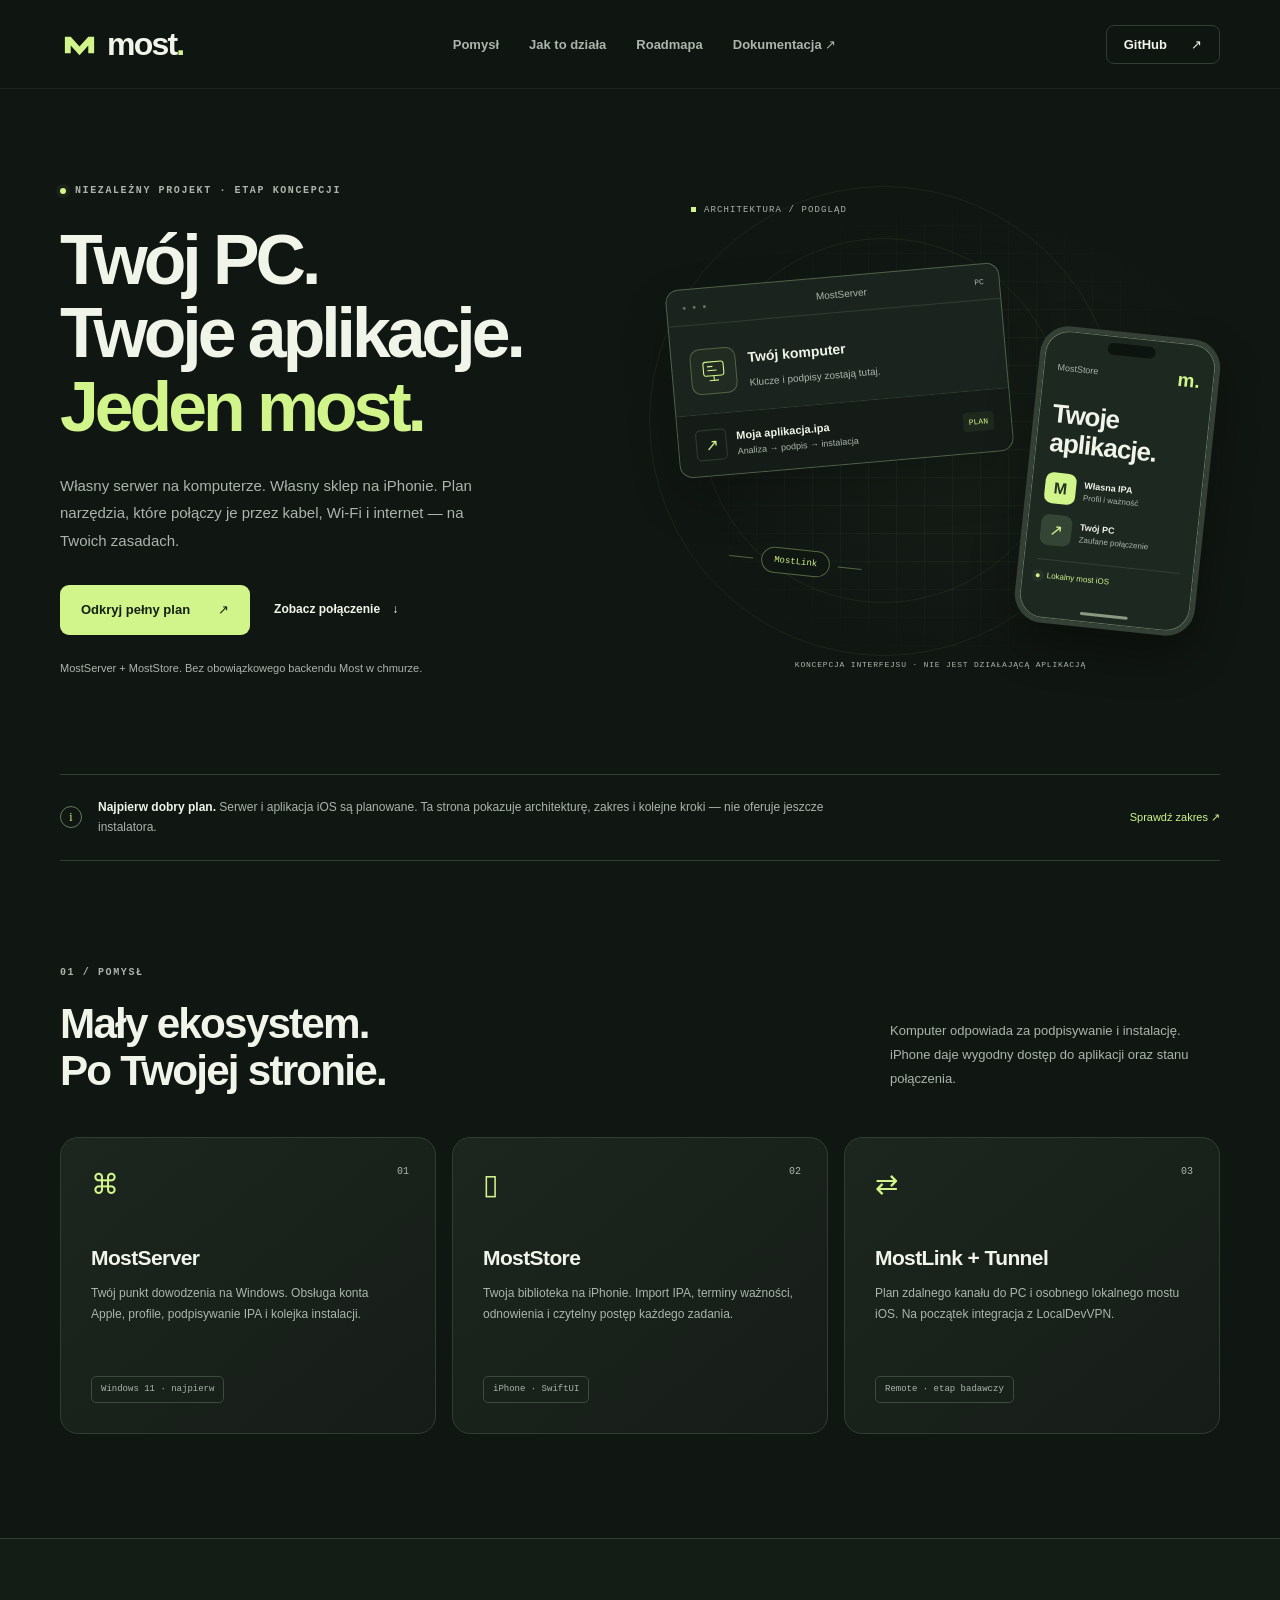
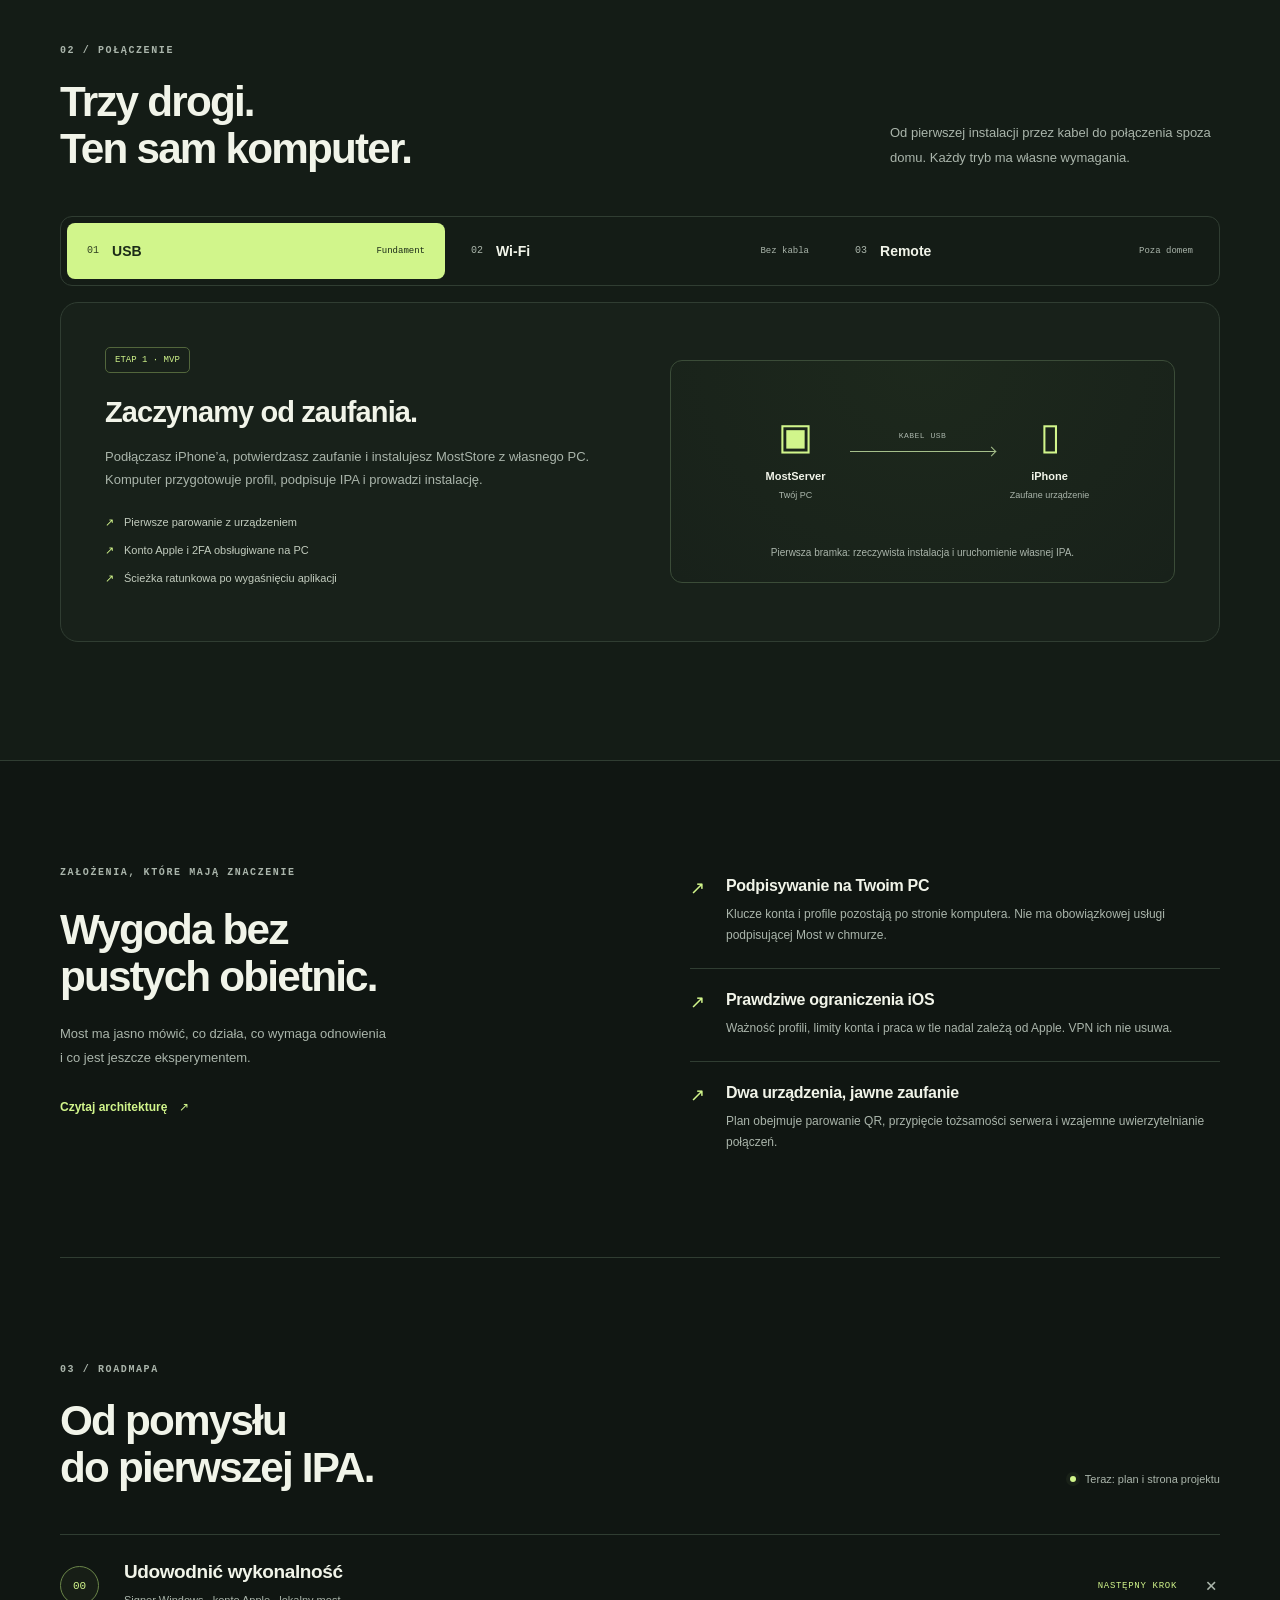
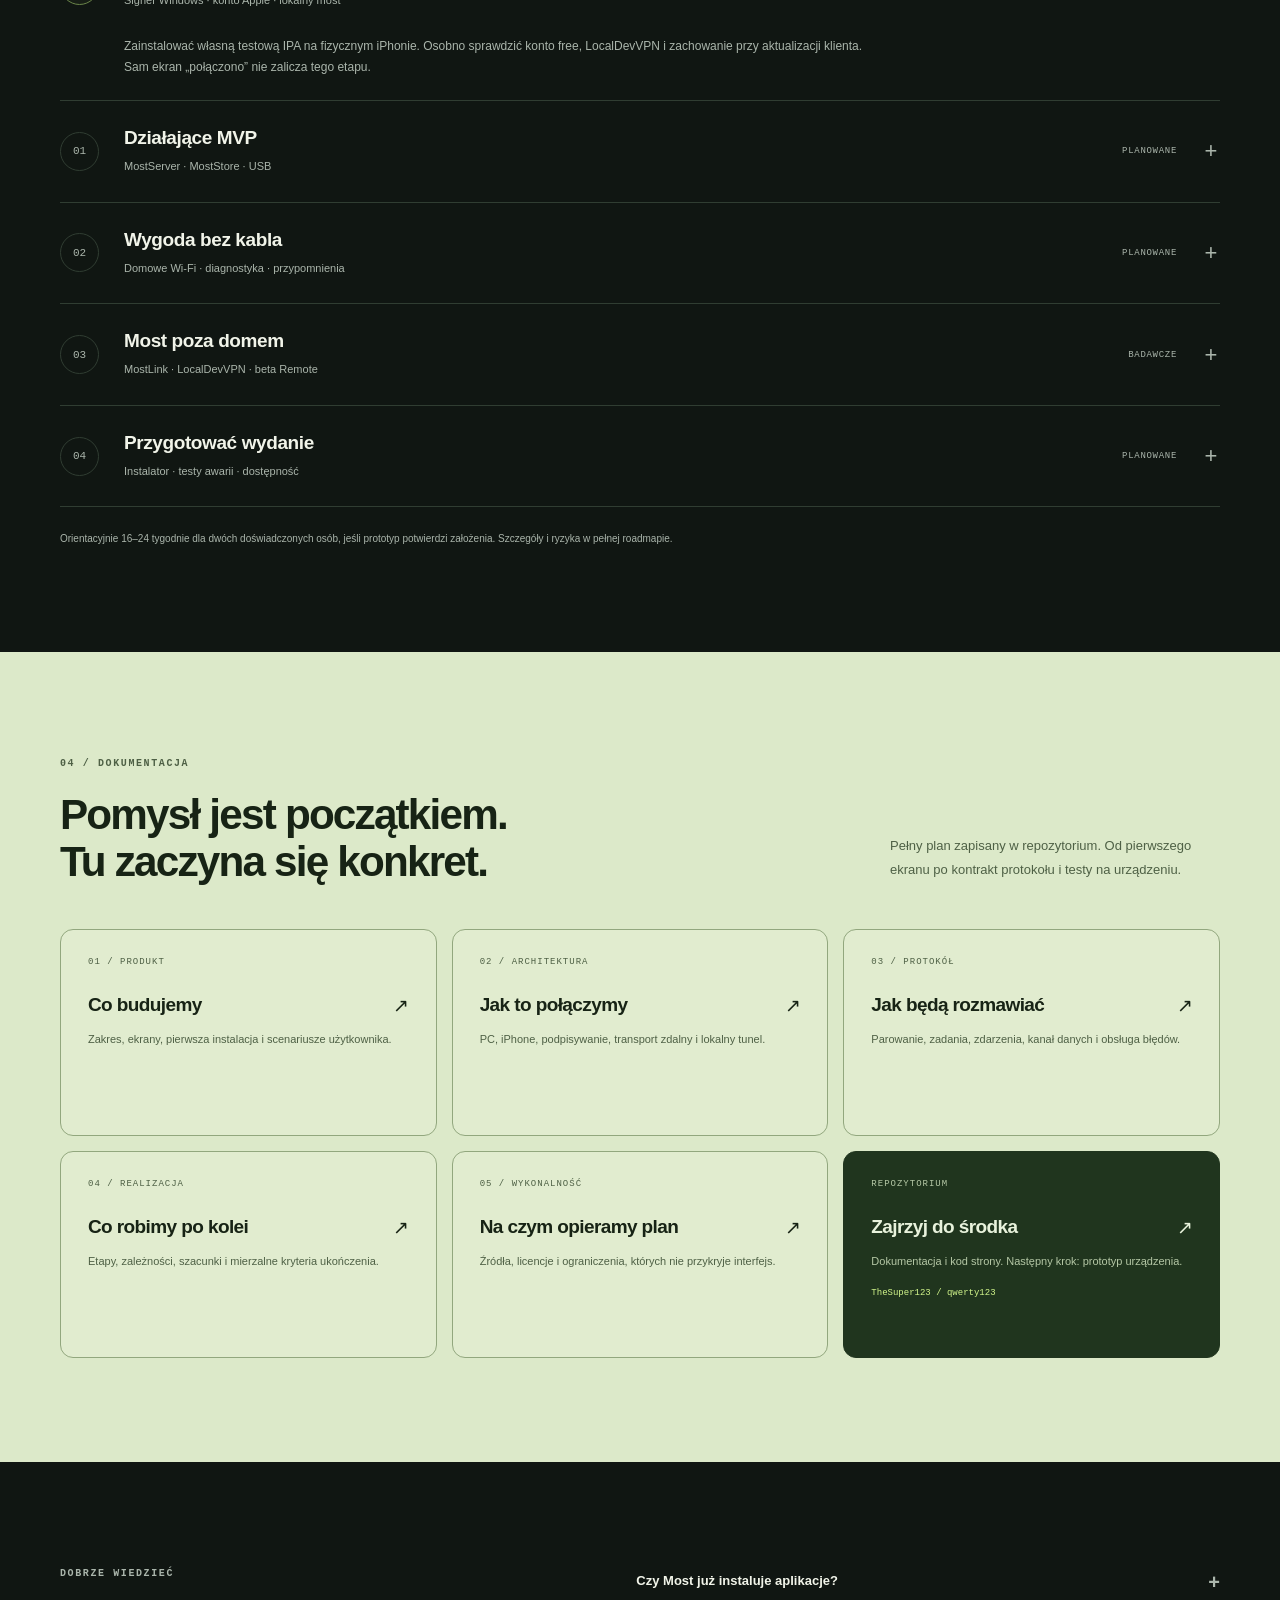
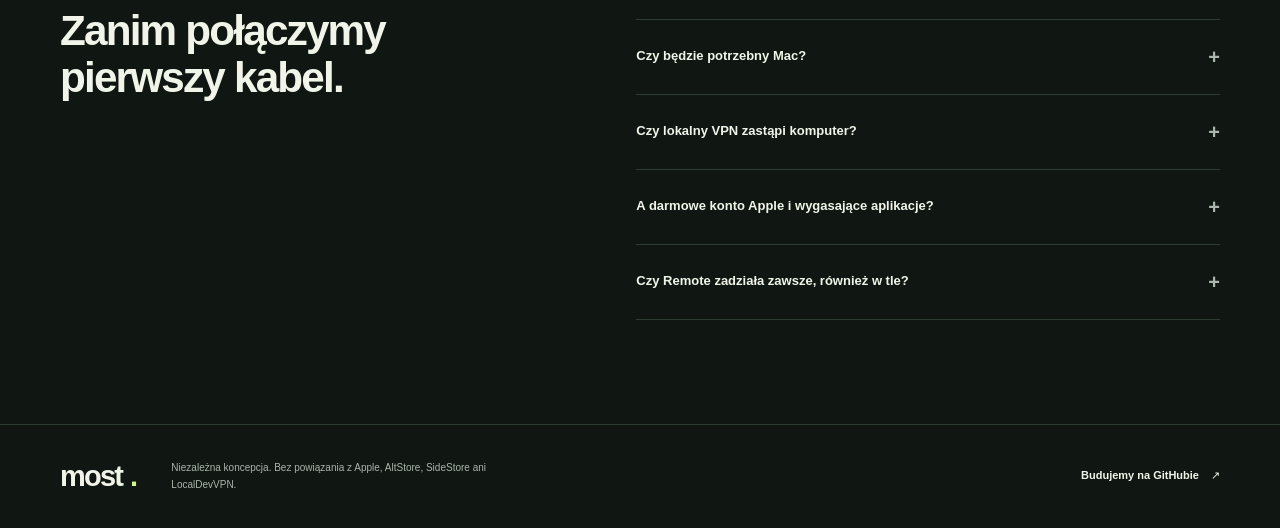
==== site/index.html @ 0cfeddd3 "Plan Most sideloading ecosystem and add GitHub Pages site" ====
<!doctype html>
<html lang="pl">
  <head>
    <meta charset="utf-8">
    <meta name="viewport" content="width=device-width, initial-scale=1">
    <meta name="theme-color" content="#101612">
    <meta name="description" content="Most — plan własnego serwera na PC i aplikacji na iPhone’a. Instalowanie IPA, MostLink i lokalny tunel deweloperski. Poznaj architekturę i roadmapę.">
    <meta property="og:title" content="Most — Twój PC. Twoje aplikacje.">
    <meta property="og:description" content="Własny most między komputerem a iPhonem. Poznaj plan MostServer, MostStore i połączenia zdalnego.">
    <meta property="og:type" content="website">
    <meta property="og:locale" content="pl_PL">
    <title>Most — Twój PC. Twoje aplikacje.</title>
    <link rel="icon" href="favicon.svg" type="image/svg+xml">
    <link rel="stylesheet" href="styles.css">
    <script src="app.js" defer></script>
  </head>
  <body>
    <a class="skip-link" href="#tresc">Przejdź do treści</a>
    <header class="header">
      <div class="container header-inner">
        <a class="brand" href="#" aria-label="Most — początek strony">
          <svg class="brand-mark" viewBox="0 0 40 40" aria-hidden="true"><path d="M5 29V12h6l9 10 9-10h6v17h-6V21l-9 10-9-10v8Z" fill="currentColor"/></svg>
          <span>most<span class="brand-dot">.</span></span>
        </a>
        <nav aria-label="Nawigacja główna" class="navigation">
          <a href="#pomysl">Pomysł</a>
          <a href="#polaczenie">Jak to działa</a>
          <a href="#roadmapa">Roadmapa</a>
          <a href="#plan">Dokumentacja <span aria-hidden="true">↗</span></a>
        </nav>
        <a class="repo-link" href="https://github.com/TheSuper123/qwerty123">GitHub <span aria-hidden="true">↗</span></a>
      </div>
    </header>

    <main id="tresc">
      <section class="hero container" aria-labelledby="hero-title">
        <div class="hero-copy">
          <p class="eyebrow"><span class="status-dot" aria-hidden="true"></span> NIEZALEŻNY PROJEKT · ETAP KONCEPCJI</p>
          <h1 id="hero-title">Twój PC.<br>Twoje aplikacje.<br><span>Jeden most.</span></h1>
          <p class="hero-description">Własny serwer na komputerze. Własny sklep na iPhonie. Plan narzędzia, które połączy je przez kabel, Wi-Fi i&nbsp;internet — na Twoich zasadach.</p>
          <div class="hero-actions">
            <a class="button button-primary" href="#plan">Odkryj pełny plan <span aria-hidden="true">↗</span></a>
            <a class="text-link" href="#polaczenie">Zobacz połączenie <span aria-hidden="true">↓</span></a>
          </div>
          <p class="hero-note">MostServer + MostStore. Bez obowiązkowego backendu Most w chmurze.</p>
        </div>

        <div class="hero-visual" aria-label="Schemat koncepcji: komputer podpisuje aplikację, a iPhone otrzymuje ją przez uwierzytelnione połączenie.">
          <div class="visual-grid" aria-hidden="true"></div>
          <div class="orbit orbit-one" aria-hidden="true"></div>
          <div class="orbit orbit-two" aria-hidden="true"></div>
          <div class="visual-label"><span class="tiny-square" aria-hidden="true"></span> ARCHITEKTURA / PODGLĄD</div>
          <div class="server-card">
            <div class="window-bar"><span class="window-dots" aria-hidden="true">● ● ●</span><span>MostServer</span><span class="window-label">PC</span></div>
            <div class="server-card-body">
              <div class="device-icon" aria-hidden="true"><svg viewBox="0 0 36 36"><rect x="5" y="6" width="26" height="18" rx="3"/><path d="M12 30h12M18 24v6M10 12h7M10 17h12"/></svg></div>
              <div><p class="visual-card-title">Twój komputer</p><p class="visual-card-subtitle">Klucze i podpisy zostają tutaj.</p></div>
            </div>
            <div class="server-task"><span class="file-icon" aria-hidden="true">↗</span><div><strong>Moja aplikacja.ipa</strong><span>Analiza → podpis → instalacja</span></div><span class="task-badge">PLAN</span></div>
          </div>
          <div class="connection-line" aria-hidden="true"><span></span><b>MostLink</b><span></span></div>
          <div class="phone-card">
            <div class="phone-notch" aria-hidden="true"></div>
            <div class="phone-top"><span>MostStore</span><span class="phone-logo" aria-hidden="true">m.</span></div>
            <p class="phone-heading">Twoje<br>aplikacje.</p>
            <div class="phone-app"><span class="app-tile" aria-hidden="true">M</span><div><strong>Własna IPA</strong><span>Profil i ważność</span></div></div>
            <div class="phone-app"><span class="app-tile app-tile-dark" aria-hidden="true">↗</span><div><strong>Twój PC</strong><span>Zaufane połączenie</span></div></div>
            <div class="phone-tunnel"><span class="status-dot" aria-hidden="true"></span> Lokalny most iOS</div>
            <span class="phone-home" aria-hidden="true"></span>
          </div>
          <span class="visual-footer">KONCEPCJA INTERFEJSU · NIE JEST DZIAŁAJĄCĄ APLIKACJĄ</span>
        </div>
      </section>

      <div class="container project-note"><span class="note-symbol" aria-hidden="true">i</span><p><strong>Najpierw dobry plan.</strong> Serwer i aplikacja iOS są planowane. Ta strona pokazuje architekturę, zakres i kolejne kroki — nie oferuje jeszcze instalatora.</p><a href="https://github.com/TheSuper123/qwerty123/blob/main/docs/ROADMAPA.md">Sprawdź zakres <span aria-hidden="true">↗</span></a></div>

      <section class="section container" id="pomysl" aria-labelledby="idea-title">
        <div class="section-heading"><div><p class="eyebrow">01 / POMYSŁ</p><h2 id="idea-title">Mały ekosystem.<br>Po Twojej stronie.</h2></div><p class="section-description">Komputer odpowiada za podpisywanie i instalację. iPhone daje wygodny dostęp do aplikacji oraz stanu połączenia.</p></div>
        <div class="feature-grid">
          <article class="feature-card"><span class="feature-number">01</span><div class="feature-icon" aria-hidden="true">⌘</div><h3>MostServer</h3><p>Twój punkt dowodzenia na Windows. Obsługa konta Apple, profile, podpisywanie IPA i kolejka instalacji.</p><span class="tag">Windows 11 · najpierw</span></article>
          <article class="feature-card"><span class="feature-number">02</span><div class="feature-icon" aria-hidden="true">▯</div><h3>MostStore</h3><p>Twoja biblioteka na iPhonie. Import IPA, terminy ważności, odnowienia i czytelny postęp każdego zadania.</p><span class="tag">iPhone · SwiftUI</span></article>
          <article class="feature-card"><span class="feature-number">03</span><div class="feature-icon" aria-hidden="true">⇄</div><h3>MostLink + Tunnel</h3><p>Plan zdalnego kanału do PC i osobnego lokalnego mostu iOS. Na początek integracja z LocalDevVPN.</p><span class="tag">Remote · etap badawczy</span></article>
        </div>
      </section>

      <section class="connection-section" id="polaczenie" aria-labelledby="connection-title">
        <div class="container section">
          <div class="section-heading"><div><p class="eyebrow">02 / POŁĄCZENIE</p><h2 id="connection-title">Trzy drogi.<br>Ten sam komputer.</h2></div><p class="section-description">Od pierwszej instalacji przez kabel do połączenia spoza domu. Każdy tryb ma własne wymagania.</p></div>
          <div class="transport-tabs" role="tablist" aria-label="Tryb połączenia">
            <button type="button" role="tab" id="tab-usb" aria-controls="panel-usb" aria-selected="true" data-mode="usb">01 <span>USB</span><span class="tab-caption">Fundament</span></button>
            <button type="button" role="tab" id="tab-lan" aria-controls="panel-lan" aria-selected="false" tabindex="-1" data-mode="lan">02 <span>Wi-Fi</span><span class="tab-caption">Bez kabla</span></button>
            <button type="button" role="tab" id="tab-remote" aria-controls="panel-remote" aria-selected="false" tabindex="-1" data-mode="remote">03 <span>Remote</span><span class="tab-caption">Poza domem</span></button>
          </div>
          <div class="transport-panel" id="panel-usb" role="tabpanel" aria-labelledby="tab-usb" tabindex="0">
            <div class="transport-copy"><span class="tag tag-green">ETAP 1 · MVP</span><h3>Zaczynamy od zaufania.</h3><p>Podłączasz iPhone’a, potwierdzasz zaufanie i instalujesz MostStore z własnego PC. Komputer przygotowuje profil, podpisuje IPA i prowadzi instalację.</p><ul class="check-list"><li>Pierwsze parowanie z urządzeniem</li><li>Konto Apple i 2FA obsługiwane na PC</li><li>Ścieżka ratunkowa po wygaśnięciu aplikacji</li></ul></div>
            <div class="transport-graphic"><div class="path-diagram"><div class="path-device"><span aria-hidden="true">▣</span><strong>MostServer</strong><small>Twój PC</small></div><div class="path-wire"><span>KABEL USB</span><i aria-hidden="true"></i></div><div class="path-device"><span aria-hidden="true">▯</span><strong>iPhone</strong><small>Zaufane urządzenie</small></div></div><p class="diagram-note">Pierwsza bramka: rzeczywista instalacja i uruchomienie własnej IPA.</p></div>
          </div>
          <div class="transport-panel" id="panel-lan" role="tabpanel" aria-labelledby="tab-lan" tabindex="0">
            <div class="transport-copy"><span class="tag tag-green">ETAP 2 · LAN</span><h3>Kabel może odpocząć.</h3><p>Po sparowaniu telefon i PC pracują w tej samej sieci. MostServer wyszukuje urządzenie i odnawia aplikacje, gdy usługi iPhone’a są dostępne.</p><ul class="check-list"><li>Wcześniejsze parowanie przez USB</li><li>Sprawdzone wykrywanie i połączenia Wi-Fi</li><li>PC musi działać podczas operacji</li></ul></div>
            <div class="transport-graphic"><div class="path-diagram"><div class="path-device"><span aria-hidden="true">▣</span><strong>MostServer</strong><small>Twój PC</small></div><div class="path-wire path-wire-dashed"><span>DOMOWE WI-FI</span><i aria-hidden="true"></i></div><div class="path-device"><span aria-hidden="true">▯</span><strong>iPhone</strong><small>Ta sama sieć</small></div></div><p class="diagram-note">Bonjour pomaga w wykrywaniu. Zaufanie urządzenia nadal jest wymagane.</p></div>
          </div>
          <div class="transport-panel" id="panel-remote" role="tabpanel" aria-labelledby="tab-remote" tabindex="0">
            <div class="transport-copy"><span class="tag tag-amber">ETAP 3 · R&amp;D</span><h3>Telefon poza domem.<br>PC nadal u Ciebie.</h3><p>MostLink ma połączyć otwarty MostStore z osiągalnym PC przez internet. Osobny lokalny most, współpracujący z LocalDevVPN, udostępni usługi własnego iPhone’a.</p><ul class="check-list"><li>PC włączony i osiągalny z zewnątrz</li><li>Aktywny klient i działający lokalny tunel</li><li>Instalacja wymaga potwierdzenia w prototypie</li></ul></div>
            <div class="transport-graphic remote-graphic"><div class="path-diagram"><div class="path-device"><span aria-hidden="true">▣</span><strong>MostServer</strong><small>Twój PC</small></div><div class="path-wire path-wire-dashed"><span>MOSTLINK · TLS</span><i aria-hidden="true"></i></div><div class="path-device"><span aria-hidden="true">▯</span><strong>MostStore</strong><small>Relay na iPhonie</small></div></div><div class="local-tunnel-note"><span aria-hidden="true">↳</span> LocalDevVPN + adapter → usługi iOS</div><p class="diagram-note">Lokalny VPN nie zapewnia drogi do PC. CGNAT i samoodnowienie klienta mają osobne ograniczenia.</p></div>
          </div>
        </div>
      </section>

      <section class="section container principles" aria-labelledby="principles-title">
        <div><p class="eyebrow">ZAŁOŻENIA, KTÓRE MAJĄ ZNACZENIE</p><h2 id="principles-title">Wygoda bez<br>pustych obietnic.</h2><p class="section-description">Most ma jasno mówić, co działa, co wymaga odnowienia i co jest jeszcze eksperymentem.</p><a class="text-link" href="https://github.com/TheSuper123/qwerty123/blob/main/docs/ARCHITEKTURA.md">Czytaj architekturę <span aria-hidden="true">↗</span></a></div>
        <div class="principle-list"><article><span>↗</span><div><h3>Podpisywanie na Twoim PC</h3><p>Klucze konta i profile pozostają po stronie komputera. Nie ma obowiązkowej usługi podpisującej Most w chmurze.</p></div></article><article><span>↗</span><div><h3>Prawdziwe ograniczenia iOS</h3><p>Ważność profili, limity konta i praca w tle nadal zależą od Apple. VPN ich nie usuwa.</p></div></article><article><span>↗</span><div><h3>Dwa urządzenia, jawne zaufanie</h3><p>Plan obejmuje parowanie QR, przypięcie tożsamości serwera i wzajemne uwierzytelnianie połączeń.</p></div></article></div>
      </section>

      <section class="section container" id="roadmapa" aria-labelledby="roadmap-title">
        <div class="section-heading"><div><p class="eyebrow">03 / ROADMAPA</p><h2 id="roadmap-title">Od pomysłu<br>do pierwszej IPA.</h2></div><div class="roadmap-status"><span class="status-dot" aria-hidden="true"></span> Teraz: plan i strona projektu</div></div>
        <div class="timeline">
          <details class="milestone" open><summary><span class="milestone-index">00</span><span class="milestone-title">Udowodnić wykonalność<small>Signer Windows · konto Apple · lokalny most</small></span><span class="milestone-status">NASTĘPNY KROK</span><span class="milestone-toggle" aria-hidden="true">+</span></summary><div class="milestone-body"><p>Zainstalować własną testową IPA na fizycznym iPhonie. Osobno sprawdzić konto free, LocalDevVPN i zachowanie przy aktualizacji klienta. Sam ekran „połączono” nie zalicza tego etapu.</p></div></details>
          <details class="milestone"><summary><span class="milestone-index">01</span><span class="milestone-title">Działające MVP<small>MostServer · MostStore · USB</small></span><span class="milestone-status">PLANOWANE</span><span class="milestone-toggle" aria-hidden="true">+</span></summary><div class="milestone-body"><p>Bootstrap MostStore z PC, bezpieczny import IPA, kolejka zadań, instalacja, odnowienie i lista terminów ważności. Sukces potwierdzony na urządzeniu.</p></div></details>
          <details class="milestone"><summary><span class="milestone-index">02</span><span class="milestone-title">Wygoda bez kabla<small>Domowe Wi-Fi · diagnostyka · przypomnienia</small></span><span class="milestone-status">PLANOWANE</span><span class="milestone-toggle" aria-hidden="true">+</span></summary><div class="milestone-body"><p>Wykrywanie w LAN i rzeczywista instalacja po odłączeniu kabla. Obsługa niedostępnego PC, urządzenia i wygasłej sesji Apple bez utraty stanu zadania.</p></div></details>
          <details class="milestone"><summary><span class="milestone-index">03</span><span class="milestone-title">Most poza domem<small>MostLink · LocalDevVPN · beta Remote</small></span><span class="milestone-status">BADAWCZE</span><span class="milestone-toggle" aria-hidden="true">+</span></summary><div class="milestone-body"><p>Zdalny transport i lokalny relay, testy przez LTE/5G i obce Wi-Fi. Bramka: prawdziwa instalacja poza LAN. Samoodnowienie MostStore ma oddzielny test i ratunek USB/LAN.</p></div></details>
          <details class="milestone"><summary><span class="milestone-index">04</span><span class="milestone-title">Przygotować wydanie<small>Instalator · testy awarii · dostępność</small></span><span class="milestone-status">PLANOWANE</span><span class="milestone-toggle" aria-hidden="true">+</span></summary><div class="milestone-body"><p>Podpisane artefakty, sprawdzona zgodność zależności i instrukcja odzyskiwania. Bez deklarowania gotowości dla wersji iOS, których nie przetestowano.</p></div></details>
        </div>
        <p class="roadmap-footnote">Orientacyjnie 16–24 tygodnie dla dwóch doświadczonych osób, jeśli prototyp potwierdzi założenia. Szczegóły i ryzyka w pełnej roadmapie.</p>
      </section>

      <section class="plan-section" id="plan" aria-labelledby="plan-title"><div class="container section">
        <div class="section-heading"><div><p class="eyebrow">04 / DOKUMENTACJA</p><h2 id="plan-title">Pomysł jest początkiem.<br>Tu zaczyna się konkret.</h2></div><p class="section-description">Pełny plan zapisany w repozytorium. Od pierwszego ekranu po kontrakt protokołu i testy na urządzeniu.</p></div>
        <div class="docs-grid">
          <a class="doc-card" href="https://github.com/TheSuper123/qwerty123/blob/main/docs/PLAN_PRODUKTU.md"><span class="doc-index">01 / PRODUKT</span><h3>Co budujemy <span aria-hidden="true">↗</span></h3><p>Zakres, ekrany, pierwsza instalacja i scenariusze użytkownika.</p></a>
          <a class="doc-card" href="https://github.com/TheSuper123/qwerty123/blob/main/docs/ARCHITEKTURA.md"><span class="doc-index">02 / ARCHITEKTURA</span><h3>Jak to połączymy <span aria-hidden="true">↗</span></h3><p>PC, iPhone, podpisywanie, transport zdalny i lokalny tunel.</p></a>
          <a class="doc-card" href="https://github.com/TheSuper123/qwerty123/blob/main/docs/API.md"><span class="doc-index">03 / PROTOKÓŁ</span><h3>Jak będą rozmawiać <span aria-hidden="true">↗</span></h3><p>Parowanie, zadania, zdarzenia, kanał danych i obsługa błędów.</p></a>
          <a class="doc-card" href="https://github.com/TheSuper123/qwerty123/blob/main/docs/ROADMAPA.md"><span class="doc-index">04 / REALIZACJA</span><h3>Co robimy po kolei <span aria-hidden="true">↗</span></h3><p>Etapy, zależności, szacunki i mierzalne kryteria ukończenia.</p></a>
          <a class="doc-card" href="https://github.com/TheSuper123/qwerty123/blob/main/docs/ZRODLA.md"><span class="doc-index">05 / WYKONALNOŚĆ</span><h3>Na czym opieramy plan <span aria-hidden="true">↗</span></h3><p>Źródła, licencje i ograniczenia, których nie przykryje interfejs.</p></a>
          <a class="doc-card doc-card-repo" href="https://github.com/TheSuper123/qwerty123"><span class="doc-index">REPOZYTORIUM</span><h3>Zajrzyj do środka <span aria-hidden="true">↗</span></h3><p>Dokumentacja i kod strony. Następny krok: prototyp urządzenia.</p><span class="repo-caption">TheSuper123 / qwerty123</span></a>
        </div>
      </div></section>

      <section class="section container faq" aria-labelledby="faq-title"><div><p class="eyebrow">DOBRZE WIEDZIEĆ</p><h2 id="faq-title">Zanim połączymy<br>pierwszy kabel.</h2></div><div class="faq-list">
        <details><summary>Czy Most już instaluje aplikacje?</summary><p>Nie. Obecnie gotowe są plan i ta strona. Instalator Windows, klient iOS oraz transport do urządzenia są kolejnymi etapami. Nie ma jeszcze pliku do pobrania.</p></details>
        <details><summary>Czy będzie potrzebny Mac?</summary><p>Do używania planowanego MostServer — nie, celem jest Windows. Do zbudowania aplikacji iOS programista potrzebuje macOS i Xcode, lokalnie lub w CI.</p></details>
        <details><summary>Czy lokalny VPN zastąpi komputer?</summary><p>Nie. LocalDevVPN ma pomóc w dostępie do usług własnego iPhone’a. Podpisywanie i prowadzenie instalacji pozostają na PC. Lokalny VPN sam nie łączy telefonu z domowym komputerem.</p></details>
        <details><summary>A darmowe konto Apple i wygasające aplikacje?</summary><p>Projekt zakłada osobną ścieżkę Personal Team, wymagającą weryfikacji w prototypie. Typowe profile wygasają po 7 dniach, obowiązują limity aplikacji i App ID. Most nie usuwa tych ograniczeń; ma ułatwić odnowienia.</p></details>
        <details><summary>Czy Remote zadziała zawsze, również w tle?</summary><p>Nie ma takiej obietnicy. PC musi być osiągalny, klient aktywny, a lokalny most sprawny. CGNAT, konflikty VPN i samoodnowienie klienta wymagają osobnych rozwiązań i testów. Ratunkiem pozostaje USB/LAN.</p></details>
      </div></section>

      <footer class="footer"><div class="container footer-inner"><a class="brand" href="#" aria-label="Most — wróć na początek">most<span class="brand-dot">.</span></a><p>Niezależna koncepcja. Bez powiązania z Apple, AltStore, SideStore ani LocalDevVPN.</p><a class="text-link" href="https://github.com/TheSuper123/qwerty123">Budujemy na GitHubie <span aria-hidden="true">↗</span></a></div></footer>
    </main>
  </body>
</html>
---- site/styles.css ----
:root {
  color-scheme: dark;
  --bg: #101612;
  --surface: #171e19;
  --surface-raised: #1c251f;
  --text: #f1f4e9;
  --muted: #aab5ab;
  --line: #303d32;
  --accent: #d1f58b;
  --amber: #edc68b;
  --radius: 18px;
  font-family: Inter, -apple-system, BlinkMacSystemFont, "Segoe UI", sans-serif;
  font-synthesis: none;
}
* { box-sizing: border-box; }
html { scroll-behavior: smooth; scroll-padding-top: 100px; }
body { margin: 0; background: var(--bg); color: var(--text); -webkit-font-smoothing: antialiased; }
button, input { font: inherit; }
a { color: inherit; text-decoration: none; }
button, summary, a { -webkit-tap-highlight-color: transparent; }
button { cursor: pointer; }
button:focus-visible, a:focus-visible, summary:focus-visible, [tabindex]:focus-visible { outline: 3px solid var(--accent); outline-offset: 5px; }
::selection { color: var(--bg); background: var(--accent); }
svg { display: block; }
p { line-height: 1.75; }
h1, h2, h3, p { margin-top: 0; }
.container { width: min(1160px, calc(100% - 80px)); margin-inline: auto; }
.skip-link { position: fixed; top: 10px; left: 10px; z-index: 100; padding: 12px 20px; color: var(--bg); background: var(--accent); transform: translateY(-160%); border-radius: 8px; }
.skip-link:focus { transform: translateY(0); }
.header { position: sticky; top: 0; z-index: 20; background: #101612f2; border-bottom: 1px solid #303d3270; backdrop-filter: blur(18px); }
.header-inner { display: flex; align-items: center; justify-content: space-between; min-height: 88px; gap: 24px; }
.brand { display: inline-flex; align-items: center; gap: 8px; font-size: 32px; font-weight: 780; letter-spacing: -1.8px; line-height: 1; }
.brand-mark { width: 39px; height: 39px; color: var(--accent); }
.brand-dot { color: var(--accent); }
.navigation { display: flex; align-items: center; gap: 30px; font-size: 13px; font-weight: 550; color: var(--muted); }
.navigation a { padding: 12px 0; }
.navigation a:hover, .text-link:hover { color: var(--accent); }
.repo-link { border: 1px solid var(--line); padding: 11px 17px; border-radius: 8px; font-size: 13px; font-weight: 600; display: inline-flex; gap: 24px; }
.repo-link:hover { background: var(--surface-raised); border-color: var(--muted); }
.hero { display: grid; grid-template-columns: 1.03fr 1fr; gap: 25px; align-items: center; min-height: 685px; padding-top: 74px; padding-bottom: 76px; }
.eyebrow { display: flex; align-items: center; gap: 9px; font-family: "SFMono-Regular", Consolas, monospace; font-size: 10px; font-weight: 600; letter-spacing: 1.6px; color: var(--muted); margin-bottom: 25px; line-height: 1.6; }
.status-dot { display: inline-block; width: 6px; height: 6px; border-radius: 50%; background: var(--accent); box-shadow: 0 0 0 4px #d1f58b0c; flex-shrink: 0; }
h1 { font-size: clamp(48px, 5.45vw, 75px); font-weight: 650; line-height: 1.055; letter-spacing: -4px; margin-bottom: 27px; }
h1 > span { color: var(--accent); }
.hero-description { max-width: 420px; color: var(--muted); font-size: 15px; line-height: 1.85; margin-bottom: 30px; }
.hero-actions { display: flex; align-items: center; gap: 24px; flex-wrap: wrap; }
.button { display: inline-flex; align-items: center; justify-content: center; gap: 28px; min-height: 50px; padding: 14px 21px; border-radius: 9px; font-size: 13px; font-weight: 650; transition: background .18s, transform .18s; }
.button-primary { color: #152012; background: var(--accent); }
.button-primary:hover { background: #e0ffab; transform: translateY(-2px); }
.text-link { display: inline-flex; align-items: center; gap: 12px; font-size: 12px; font-weight: 600; line-height: 1.6; }
.hero-note { margin-top: 24px; margin-bottom: 0; max-width: 395px; font-size: 11px; color: var(--muted); }
.hero-visual { min-height: 476px; position: relative; isolation: isolate; }
.visual-grid { position: absolute; inset: -5% -3%; z-index: -3; background-image: linear-gradient(#445c3925 1px, transparent 1px), linear-gradient(90deg, #445c3925 1px, transparent 1px); background-size: 28px 28px; mask-image: radial-gradient(ellipse, #000 30%, transparent 70%); }
.orbit { position: absolute; width: 365px; height: 365px; border: 1px solid #a4d47814; border-radius: 50%; top: 45px; left: 40px; z-index: -2; }
.orbit-two { width: 470px; height: 470px; left: -12px; top: -7px; }
.hero-visual::before { content: ""; position: absolute; inset: 0; background: radial-gradient(ellipse at 55% 50%, #98c7750c, transparent 65%); z-index: -1; }
.visual-label, .visual-footer { position: absolute; font: 9px "SFMono-Regular", Consolas, monospace; letter-spacing: 1.1px; color: var(--muted); }
.visual-label { top: 12px; left: 30px; display: flex; gap: 8px; align-items: center; }
.tiny-square { width: 5px; height: 5px; background: var(--accent); }
.visual-footer { bottom: 0; width: 100%; text-align: center; font-size: 8px; letter-spacing: .8px; }
.server-card { position: absolute; top: 83px; left: 2%; width: 335px; background: #1a231d; border: 1px solid #506249; border-radius: 13px; box-shadow: 0 22px 50px #0003; transform: rotate(-5deg); }
.window-bar { display: flex; align-items: center; justify-content: space-between; border-bottom: 1px solid var(--line); padding: 12px 15px; color: var(--muted); font-size: 10px; }
.window-dots { color: #63725f; font-size: 7px; letter-spacing: 2px; }
.window-label { font: 8px Consolas, monospace; }
.server-card-body { display: flex; align-items: center; gap: 12px; padding: 24px 18px 19px; }
.device-icon { width: 46px; height: 46px; border: 1px solid #536444; background: #d1f58b09; border-radius: 10px; color: var(--accent); padding: 8px; flex-shrink: 0; }
.device-icon svg { fill: none; stroke: currentColor; stroke-width: 1.4; }
.visual-card-title { margin: 0 0 4px; font-size: 14px; font-weight: 650; }
.visual-card-subtitle { margin: 0; font-size: 10px; color: var(--muted); }
.server-task { display: flex; align-items: center; gap: 10px; background: #1016127a; border-top: 1px solid var(--line); padding: 15px 17px; border-radius: 0 0 13px 13px; }
.server-task strong, .server-task div > span { display: block; }
.server-task strong { font-size: 11px; font-weight: 550; margin-bottom: 5px; }
.server-task div > span { font-size: 9px; color: var(--muted); }
.file-icon { color: var(--accent); border: 1px solid var(--line); border-radius: 5px; padding: 5px 8px; }
.task-badge { font: 8px Consolas, monospace; color: var(--accent); margin-left: auto; background: #d1f58b0d; padding: 5px 6px; border-radius: 4px; }
.phone-card { position: absolute; right: 12px; bottom: 39px; width: 181px; height: 298px; background: #1d2821; border: 5px solid #343f35; border-radius: 29px; box-shadow: 0 20px 45px #0005, inset 0 0 0 1px #657460; transform: rotate(6deg); padding: 26px 14px 15px; }
.phone-notch { position: absolute; top: 7px; left: 50%; transform: translateX(-50%); width: 48px; height: 12px; background: #0d130f; border-radius: 10px; }
.phone-top { display: flex; align-items: center; justify-content: space-between; font-size: 9px; color: var(--muted); }
.phone-logo { color: var(--accent); font-size: 19px; font-weight: 800; }
.phone-heading { font-size: 26px; line-height: 1.1; letter-spacing: -1px; font-weight: 600; margin: 21px 0 16px; }
.phone-app { display: flex; gap: 8px; align-items: center; margin-bottom: 11px; }
.app-tile { display: grid; place-items: center; width: 31px; height: 31px; background: var(--accent); color: #243322; border-radius: 8px; font-size: 16px; font-weight: 750; }
.app-tile-dark { background: #344535; color: var(--accent); }
.phone-app strong { display: block; font-size: 9px; margin-bottom: 3px; font-weight: 600; }
.phone-app div > span { font-size: 8px; color: var(--muted); display: block; }
.phone-tunnel { display: flex; align-items: center; gap: 7px; font-size: 8px; color: var(--accent); border-top: 1px solid #63725f50; padding-top: 11px; margin-top: 14px; }
.phone-tunnel .status-dot { width: 4px; height: 4px; }
.phone-home { position: absolute; bottom: 7px; left: 50%; transform: translateX(-50%); background: #8a9a82; height: 3px; width: 48px; border-radius: 4px; }
.connection-line { position: absolute; left: 68px; bottom: 94px; display: flex; align-items: center; gap: 8px; transform: rotate(6deg); }
.connection-line > span { height: 1px; background: #a6ce7d70; width: 24px; }
.connection-line > b { font: 9px Consolas, monospace; color: var(--accent); background: #101612; border: 1px solid #546a40; padding: 7px 12px; border-radius: 20px; }
.project-note { border-block: 1px solid var(--line); display: flex; align-items: center; gap: 16px; padding-block: 22px; }
.note-symbol { border: 1px solid #657c57; color: var(--accent); border-radius: 50%; width: 22px; height: 22px; flex-shrink: 0; display: grid; place-items: center; font: 12px Georgia, serif; }
.project-note p { font-size: 12px; color: var(--muted); line-height: 1.7; margin-bottom: 0; max-width: 760px; }
.project-note strong { color: var(--text); font-weight: 600; }
.project-note > a { margin-left: auto; color: var(--accent); white-space: nowrap; font-size: 11px; }
.section { padding-block: 104px; }
.section-heading { display: flex; align-items: flex-end; justify-content: space-between; gap: 50px; margin-bottom: 43px; }
.section-heading .eyebrow { margin-bottom: 19px; }
h2 { font-size: clamp(32px, 3.3vw, 46px); line-height: 1.12; letter-spacing: -1.8px; font-weight: 580; margin-bottom: 0; }
.section-description { max-width: 330px; font-size: 13px; color: var(--muted); margin-bottom: 3px; line-height: 1.85; }
.feature-grid { display: grid; grid-template-columns: repeat(3, minmax(0, 1fr)); gap: 16px; }
.feature-card { position: relative; border: 1px solid var(--line); border-radius: var(--radius); padding: 30px; background: linear-gradient(140deg, #1c251e, #161d18); }
.feature-number { position: absolute; top: 28px; right: 26px; font: 10px Consolas, monospace; color: var(--muted); }
.feature-icon { font-size: 28px; height: 51px; color: var(--accent); margin-bottom: 27px; }
.feature-card h3 { font-size: 21px; font-weight: 550; letter-spacing: -.6px; margin-bottom: 13px; }
.feature-card p { font-size: 12px; color: var(--muted); margin-bottom: 27px; min-height: 66px; }
.tag { display: inline-block; color: var(--muted); font: 9px "SFMono-Regular", Consolas, monospace; border: 1px solid #3d4b3e; border-radius: 5px; padding: 6px 9px; line-height: 1.4; }
.tag-green { color: var(--accent); border-color: #52663c; }
.tag-amber { color: var(--amber); border-color: #6b593b; }
.connection-section { background: #141c16; border-block: 1px solid var(--line); }
.transport-tabs { display: none; grid-template-columns: repeat(3, minmax(0, 1fr)); border: 1px solid var(--line); border-radius: 12px; padding: 6px; gap: 6px; margin-bottom: 16px; }
.js .transport-tabs { display: grid; }
.transport-tabs button { display: flex; align-items: center; gap: 13px; min-height: 56px; padding: 14px 19px; border: 1px solid transparent; border-radius: 8px; color: var(--muted); background: transparent; font: 10px Consolas, monospace; text-align: left; }
.transport-tabs button > span:first-child { font-family: -apple-system, BlinkMacSystemFont, "Segoe UI", sans-serif; font-size: 14px; color: var(--text); font-weight: 600; }
.transport-tabs button .tab-caption { margin-left: auto; font-size: 9px; }
.transport-tabs button[aria-selected="true"] { background: var(--accent); color: #334324; }
.transport-tabs button[aria-selected="true"] > span { color: #1c2c18; }
.transport-tabs button:hover:not([aria-selected="true"]) { background: #d1f58b09; }
.transport-panel { display: grid; grid-template-columns: 1fr 1fr; align-items: center; gap: 60px; border: 1px solid var(--line); border-radius: var(--radius); padding: 44px; background: #18211a; margin-bottom: 14px; }
.transport-panel[hidden] { display: none; }
.transport-copy h3 { font-size: 29px; font-weight: 550; letter-spacing: -.9px; line-height: 1.2; margin: 22px 0 16px; }
.transport-copy > p { font-size: 13px; color: var(--muted); }
.check-list { list-style: none; margin: 22px 0 0; padding: 0; }
.check-list li { display: flex; gap: 10px; font-size: 11px; line-height: 1.8; margin-bottom: 8px; color: #c2ccbe; }
.check-list li::before { content: "↗"; color: var(--accent); }
.transport-graphic { border: 1px solid #3b4c38; border-radius: 12px; padding: 35px 23px 20px; background: radial-gradient(ellipse at top, #6b9a4110, transparent); }
.path-diagram { display: flex; align-items: center; justify-content: center; min-height: 125px; }
.path-device { display: flex; align-items: center; flex-direction: column; min-width: 87px; }
.path-device > span { color: var(--accent); font-size: 37px; line-height: 1; margin-bottom: 15px; }
.path-device strong { font-size: 11px; font-weight: 550; }
.path-device small { font-size: 9px; color: var(--muted); margin-top: 8px; }
.path-wire { width: 100%; min-width: 45px; max-width: 145px; margin: 0 11px 35px; position: relative; }
.path-wire i { display: block; height: 1px; background: #a5bf8b; position: relative; }
.path-wire i::after { content: ""; position: absolute; top: -3px; right: 0; width: 6px; height: 6px; border-top: 1px solid #a5bf8b; border-right: 1px solid #a5bf8b; transform: rotate(45deg); }
.path-wire > span { display: block; text-align: center; margin-bottom: 11px; font: 8px Consolas, monospace; letter-spacing: .5px; color: var(--muted); white-space: nowrap; }
.path-wire-dashed i { background: repeating-linear-gradient(90deg, #a5bf8b 0 4px, transparent 4px 8px); }
.diagram-note { font-size: 10px; color: var(--muted); text-align: center; margin: 23px 0 0; line-height: 1.8; }
.local-tunnel-note { display: flex; justify-content: center; gap: 8px; font: 9px Consolas, monospace; color: var(--accent); margin-top: 18px; line-height: 1.7; }
.principles { display: grid; grid-template-columns: 1fr 1fr; gap: 100px; border-bottom: 1px solid var(--line); }
.principles h2 { margin-bottom: 22px; }
.principles .text-link { margin-top: 24px; color: var(--accent); }
.principle-list { padding-top: 12px; }
.principle-list article { display: flex; gap: 21px; padding: 22px 0; border-bottom: 1px solid var(--line); }
.principle-list article:first-child { padding-top: 0; }
.principle-list article:last-child { border: 0; padding-bottom: 0; }
.principle-list article > span { font-size: 18px; color: var(--accent); }
.principle-list h3 { margin-bottom: 9px; font-size: 16px; font-weight: 550; letter-spacing: -.3px; }
.principle-list p { font-size: 12px; color: var(--muted); margin-bottom: 0; }
.roadmap-status { display: flex; align-items: center; gap: 9px; font-size: 11px; color: var(--muted); padding-bottom: 6px; }
.timeline { border-top: 1px solid var(--line); }
.milestone { border-bottom: 1px solid var(--line); }
summary { cursor: pointer; list-style: none; }
summary::-webkit-details-marker { display: none; }
.milestone summary { display: flex; align-items: center; gap: 25px; padding: 26px 0; }
.milestone-index { display: grid; place-items: center; width: 39px; height: 39px; border: 1px solid var(--line); border-radius: 50%; color: var(--muted); font: 11px Consolas, monospace; flex-shrink: 0; }
.milestone:first-child .milestone-index { color: var(--accent); border-color: #6a8549; background: #d1f58b09; }
.milestone-title { font-size: 19px; letter-spacing: -.4px; font-weight: 550; }
.milestone-title > small { display: block; color: var(--muted); font-size: 11px; font-weight: 400; margin-top: 9px; letter-spacing: 0; line-height: 1.6; }
.milestone-status { margin-left: auto; font: 9px Consolas, monospace; letter-spacing: .7px; color: var(--muted); white-space: nowrap; }
.milestone:first-child .milestone-status { color: var(--accent); }
.milestone-toggle { color: var(--muted); font-size: 22px; min-width: 18px; text-align: center; }
.milestone[open] .milestone-toggle { transform: rotate(45deg); }
.milestone-body { max-width: 760px; margin-left: 64px; padding: 0 0 22px; }
.milestone-body p { font-size: 12px; color: var(--muted); margin-bottom: 0; }
.roadmap-footnote { font-size: 10px; color: var(--muted); margin: 23px 0 0; }
.plan-section { background: #dce9c9; color: #172315; }
.plan-section .eyebrow { color: #4e6045; }
.plan-section .section-description { color: #4e6045; }
.docs-grid { display: grid; grid-template-columns: repeat(3, minmax(0, 1fr)); gap: 15px; }
.doc-card { display: flex; flex-direction: column; padding: 27px; min-height: 207px; border: 1px solid #92a77e; border-radius: 13px; background: #f4f8e930; transition: background .18s, transform .18s; }
.doc-card:hover { background: #f3f8e9; transform: translateY(-3px); }
.doc-index { font: 9px Consolas, monospace; letter-spacing: 1px; color: #4e6045; }
.doc-card h3 { display: flex; justify-content: space-between; gap: 12px; font-size: 19px; font-weight: 600; letter-spacing: -.6px; margin-top: 27px; margin-bottom: 13px; }
.doc-card p { font-size: 11px; color: #4e6045; margin-bottom: 0; }
.doc-card-repo { background: #20351e; color: #e8f2dc; border-color: #20351e; }
.doc-card-repo .doc-index, .doc-card-repo p { color: #b5c8a6; }
.doc-card-repo:hover { background: #2a4527; }
.repo-caption { font: 9px Consolas, monospace; margin-top: 17px; color: var(--accent); }
.plan-section a:focus-visible { outline-color: #20351e; }
.faq { display: grid; grid-template-columns: 1fr 1.2fr; gap: 90px; }
.faq-list details { border-bottom: 1px solid var(--line); }
.faq-list summary { display: flex; align-items: center; justify-content: space-between; gap: 14px; font-size: 13px; font-weight: 550; padding: 21px 0; line-height: 1.6; }
.faq-list details:first-child summary { padding-top: 0; }
.faq-list summary::after { content: "+"; font-size: 20px; color: var(--muted); }
.faq-list details[open] summary::after { content: "−"; }
.faq-list p { color: var(--muted); font-size: 12px; margin-bottom: 22px; }
.footer { border-top: 1px solid var(--line); }
.footer-inner { display: flex; align-items: center; gap: 35px; padding-block: 34px; }
.footer .brand { font-size: 29px; }
.footer p { color: var(--muted); font-size: 10px; max-width: 350px; margin: 0; }
.footer .text-link { margin-left: auto; font-size: 11px; }
@media (min-width: 1440px) { .hero { padding-block: 100px; } }
@media (max-width: 1050px) {
  .container { width: calc(100% - 56px); }
  .navigation { gap: 22px; }
  .hero { gap: 0; }
  h1 { font-size: 60px; letter-spacing: -3px; }
  .hero-description { max-width: 350px; font-size: 14px; }
  .hero-visual { min-height: 460px; }
  .server-card { width: 290px; left: 0; top: 82px; }
  .phone-card { width: 169px; right: 2px; bottom: 37px; }
  .orbit { left: 0; width: 330px; height: 330px; top: 60px; }
  .orbit-two { width: 390px; height: 390px; left: -25px; top: 30px; }
  .visual-label { left: 10px; }
  .connection-line { left: 28px; }
  .visual-footer { font-size: 7px; }
  .feature-card { padding: 24px; }
  .section-heading { gap: 35px; }
  .transport-panel { gap: 30px; padding: 32px; }
  .transport-tabs button { padding-inline: 12px; gap: 9px; }
  .principles { gap: 55px; }
  .doc-card { padding: 22px; }
  .faq { gap: 55px; }
}
@media (max-width: 800px) {
  .header-inner { min-height: 76px; }
  .navigation { gap: 18px; }
  .navigation a { font-size: 11px; }
  .navigation a:last-child { display: none; }
  .repo-link { padding: 10px 13px; gap: 12px; }
  .hero { min-height: 0; grid-template-columns: 1fr; padding-block: 65px 42px; }
  .hero-copy { max-width: 580px; }
  h1 { font-size: 73px; letter-spacing: -4px; }
  .hero-description { max-width: 470px; font-size: 15px; }
  .hero-visual { margin-top: 30px; max-width: 500px; width: 100%; justify-self: center; min-height: 460px; }
  .server-card { width: 335px; left: 12px; top: 79px; }
  .phone-card { width: 181px; right: 27px; bottom: 30px; }
  .orbit { left: 55px; width: 365px; height: 365px; top: 40px; }
  .orbit-two { left: 5px; top: 0; width: 450px; height: 450px; }
  .visual-label { top: 10px; left: 55px; }
  .connection-line { left: 70px; bottom: 95px; }
  .visual-footer { font-size: 8px; }
  .project-note { align-items: flex-start; flex-wrap: wrap; }
  .project-note p { flex: 1; }
  .project-note > a { width: 100%; margin: 0 0 0 38px; }
  .section { padding-block: 75px; }
  .section-heading { align-items: flex-start; flex-direction: column; gap: 24px; }
  .section-description { max-width: 450px; }
  .feature-grid { gap: 12px; }
  .feature-card { padding: 24px 19px; }
  .feature-card p { min-height: 105px; }
  .feature-card h3 { font-size: 19px; }
  .feature-card .tag { font-size: 8px; }
  .transport-panel { grid-template-columns: 1fr; gap: 28px; }
  .transport-tabs button .tab-caption { display: none; }
  .transport-graphic { padding-top: 20px; }
  .path-wire { max-width: 220px; }
  .principles { grid-template-columns: 1fr; gap: 40px; }
  .docs-grid { grid-template-columns: repeat(2, minmax(0, 1fr)); }
  .faq { grid-template-columns: 1fr; gap: 40px; }
  .footer-inner { flex-wrap: wrap; gap: 20px; }
  .footer p { max-width: calc(100% - 105px); }
  .footer .text-link { width: 100%; margin-left: 0; }
}
@media (max-width: 520px) {
  .container { width: calc(100% - 40px); }
  .header-inner { gap: 14px; flex-wrap: wrap; padding-block: 14px 10px; }
  .brand { font-size: 29px; }
  .brand-mark { width: 31px; height: 31px; }
  .repo-link { margin-left: auto; }
  .navigation { order: 3; width: 100%; justify-content: space-between; gap: 16px; }
  .navigation a { font-size: 11px; padding: 7px 0; }
  .navigation a:last-child { display: inline; }
  html { scroll-padding-top: 140px; }
  .hero { padding-top: 43px; padding-bottom: 31px; }
  .eyebrow { font-size: 8px; letter-spacing: 1.1px; gap: 7px; }
  h1 { font-size: clamp(44px, 12vw, 63px); letter-spacing: -2.5px; margin-bottom: 23px; }
  .hero-description { font-size: 13px; }
  .hero-actions { gap: 22px; }
  .button { font-size: 12px; gap: 18px; }
  .hero-note { font-size: 10px; }
  .hero-visual { min-height: 396px; margin-top: 40px; }
  .server-card { width: 260px; top: 65px; left: 1px; }
  .window-bar { padding: 10px 12px; font-size: 9px; }
  .server-card-body { padding: 18px 13px 17px; gap: 9px; }
  .device-icon { width: 38px; height: 38px; padding: 6px; }
  .visual-card-title { font-size: 12px; }
  .visual-card-subtitle { font-size: 8px; }
  .server-task { padding: 12px; gap: 8px; }
  .server-task strong { font-size: 9px; }
  .server-task div > span { font-size: 8px; }
  .file-icon { padding: 4px 6px; }
  .task-badge { font-size: 7px; padding-inline: 4px; }
  .phone-card { width: 151px; height: 256px; border-width: 4px; right: 6px; bottom: 28px; border-radius: 25px; padding: 24px 11px 10px; }
  .phone-heading { font-size: 23px; margin: 15px 0 13px; }
  .phone-top { font-size: 8px; }
  .phone-app { gap: 6px; margin-bottom: 8px; }
  .app-tile { width: 27px; height: 27px; font-size: 13px; }
  .phone-app strong { font-size: 8px; }
  .phone-app div > span { font-size: 7px; }
  .phone-tunnel { margin-top: 10px; padding-top: 9px; font-size: 7px; gap: 5px; }
  .connection-line { left: 13px; bottom: 90px; gap: 6px; }
  .connection-line > span { width: 15px; }
  .connection-line > b { font-size: 8px; padding: 7px 9px; }
  .visual-label { top: 5px; left: 19px; font-size: 8px; }
  .visual-footer { font-size: 6px; letter-spacing: .5px; }
  .orbit { left: 18px; top: 40px; width: 280px; height: 280px; }
  .orbit-two { left: 0; top: 15px; width: 320px; height: 320px; }
  .project-note { gap: 12px; padding-block: 20px; }
  .project-note p { font-size: 11px; }
  .project-note > a { margin-left: 34px; }
  .section { padding-block: 63px; }
  h2 { font-size: 33px; letter-spacing: -1.2px; }
  .section-heading { margin-bottom: 30px; }
  .section-description { font-size: 12px; }
  .feature-grid { grid-template-columns: 1fr; }
  .feature-card { padding: 27px; }
  .feature-icon { height: 35px; margin-bottom: 17px; }
  .feature-card h3 { font-size: 22px; }
  .feature-card p { min-height: 0; max-width: 330px; font-size: 12px; margin-bottom: 20px; }
  .feature-card .tag { font-size: 9px; }
  .transport-tabs { padding: 4px; gap: 3px; }
  .transport-tabs button { min-height: 48px; padding: 10px; gap: 7px; font-size: 8px; }
  .transport-tabs button > span:first-child { font-size: 12px; }
  .transport-panel { padding: 24px 19px; gap: 22px; }
  .transport-copy h3 { font-size: 26px; }
  .transport-copy > p { font-size: 12px; }
  .transport-graphic { padding: 20px 12px 17px; }
  .path-device { min-width: 73px; }
  .path-device strong { font-size: 9px; }
  .path-device small { font-size: 8px; }
  .path-wire { min-width: 25px; margin-inline: 7px; }
  .path-wire > span { font-size: 6px; letter-spacing: 0; }
  .diagram-note { font-size: 9px; margin-top: 14px; }
  .local-tunnel-note { font-size: 8px; gap: 6px; }
  .milestone summary { gap: 13px; padding-block: 23px; flex-wrap: wrap; }
  .milestone-index { width: 31px; height: 31px; font-size: 10px; }
  .milestone-title { font-size: 16px; width: calc(100% - 75px); }
  .milestone-title > small { font-size: 10px; }
  .milestone-status { order: 4; width: 100%; margin-left: 44px; font-size: 8px; }
  .milestone-toggle { margin-left: auto; font-size: 20px; }
  .milestone-body { margin-left: 44px; }
  .milestone-body p { font-size: 11px; }
  .roadmap-footnote { font-size: 9px; }
  .docs-grid { grid-template-columns: 1fr; gap: 12px; }
  .doc-card { min-height: 178px; padding: 24px; }
  .doc-card h3 { margin-top: 24px; font-size: 21px; }
  .doc-card p { font-size: 12px; }
  .faq-list summary { font-size: 12px; }
  .footer p { max-width: none; width: 100%; }
}
@media (max-width: 350px) {
  .hero-visual { min-height: 365px; }
  .server-card { width: 239px; }
  .phone-card { right: 0; bottom: 20px; width: 139px; }
  .orbit-two { width: 280px; height: 280px; }
  .orbit-one { width: 240px; height: 240px; }
  .navigation { gap: 8px; }
  .navigation a { font-size: 10px; }
  .transport-panel { padding-inline: 14px; }
  .local-tunnel-note { font-size: 7px; }
}
@media (prefers-reduced-motion: reduce) {
  html { scroll-behavior: auto; }
  *, *::before, *::after { transition: none !important; animation: none !important; }
}
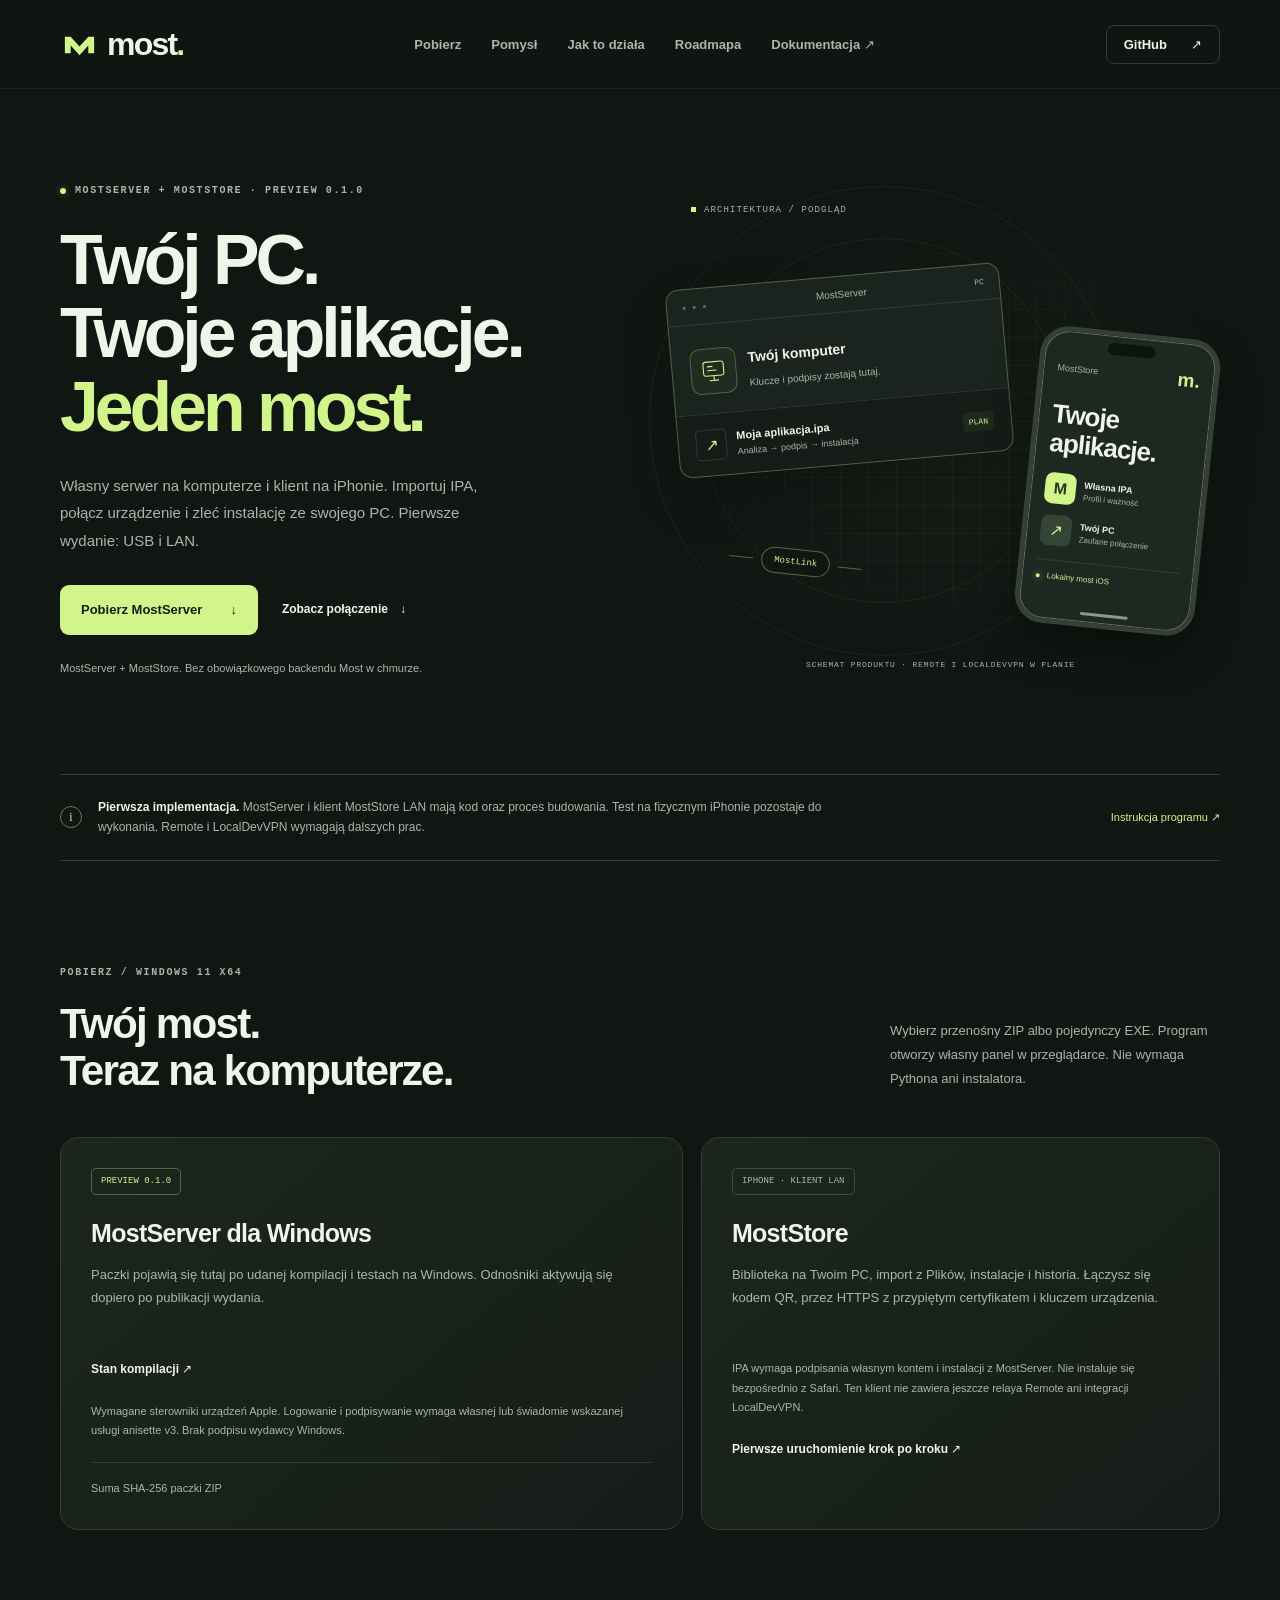
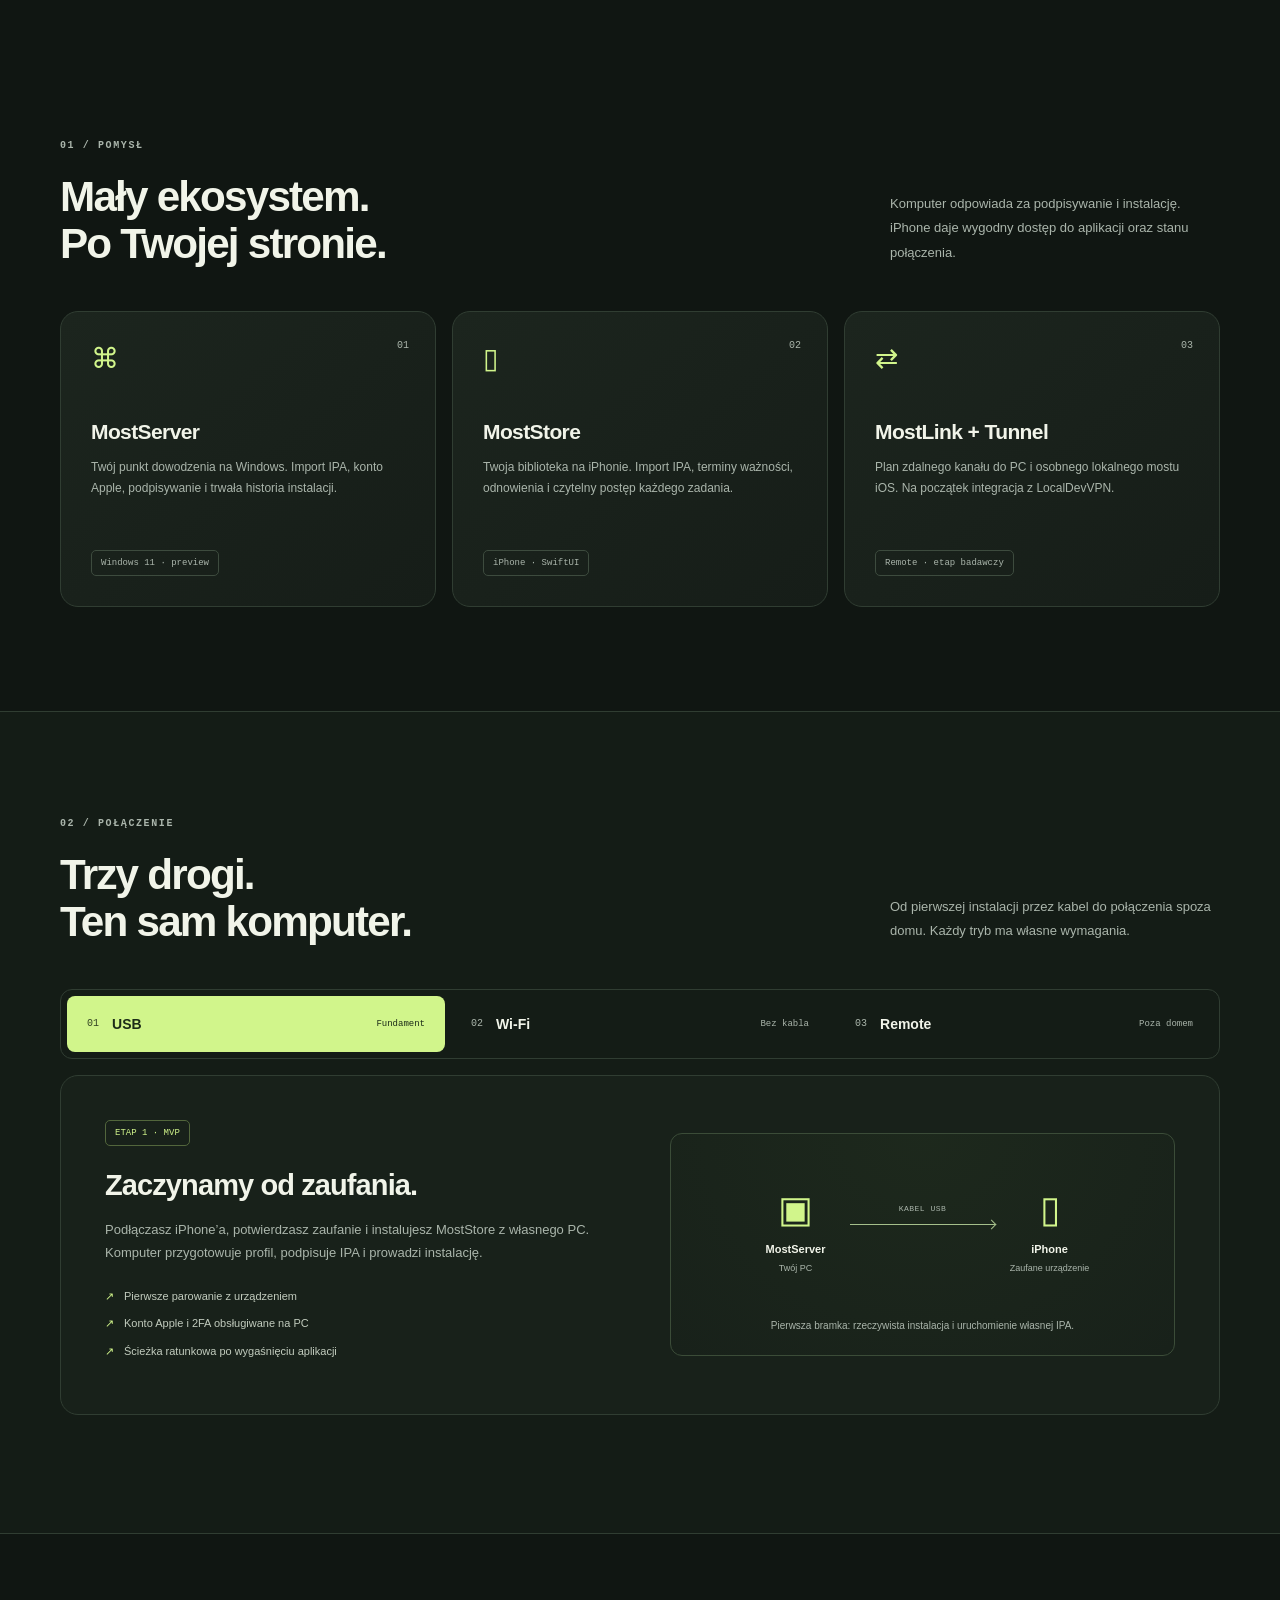
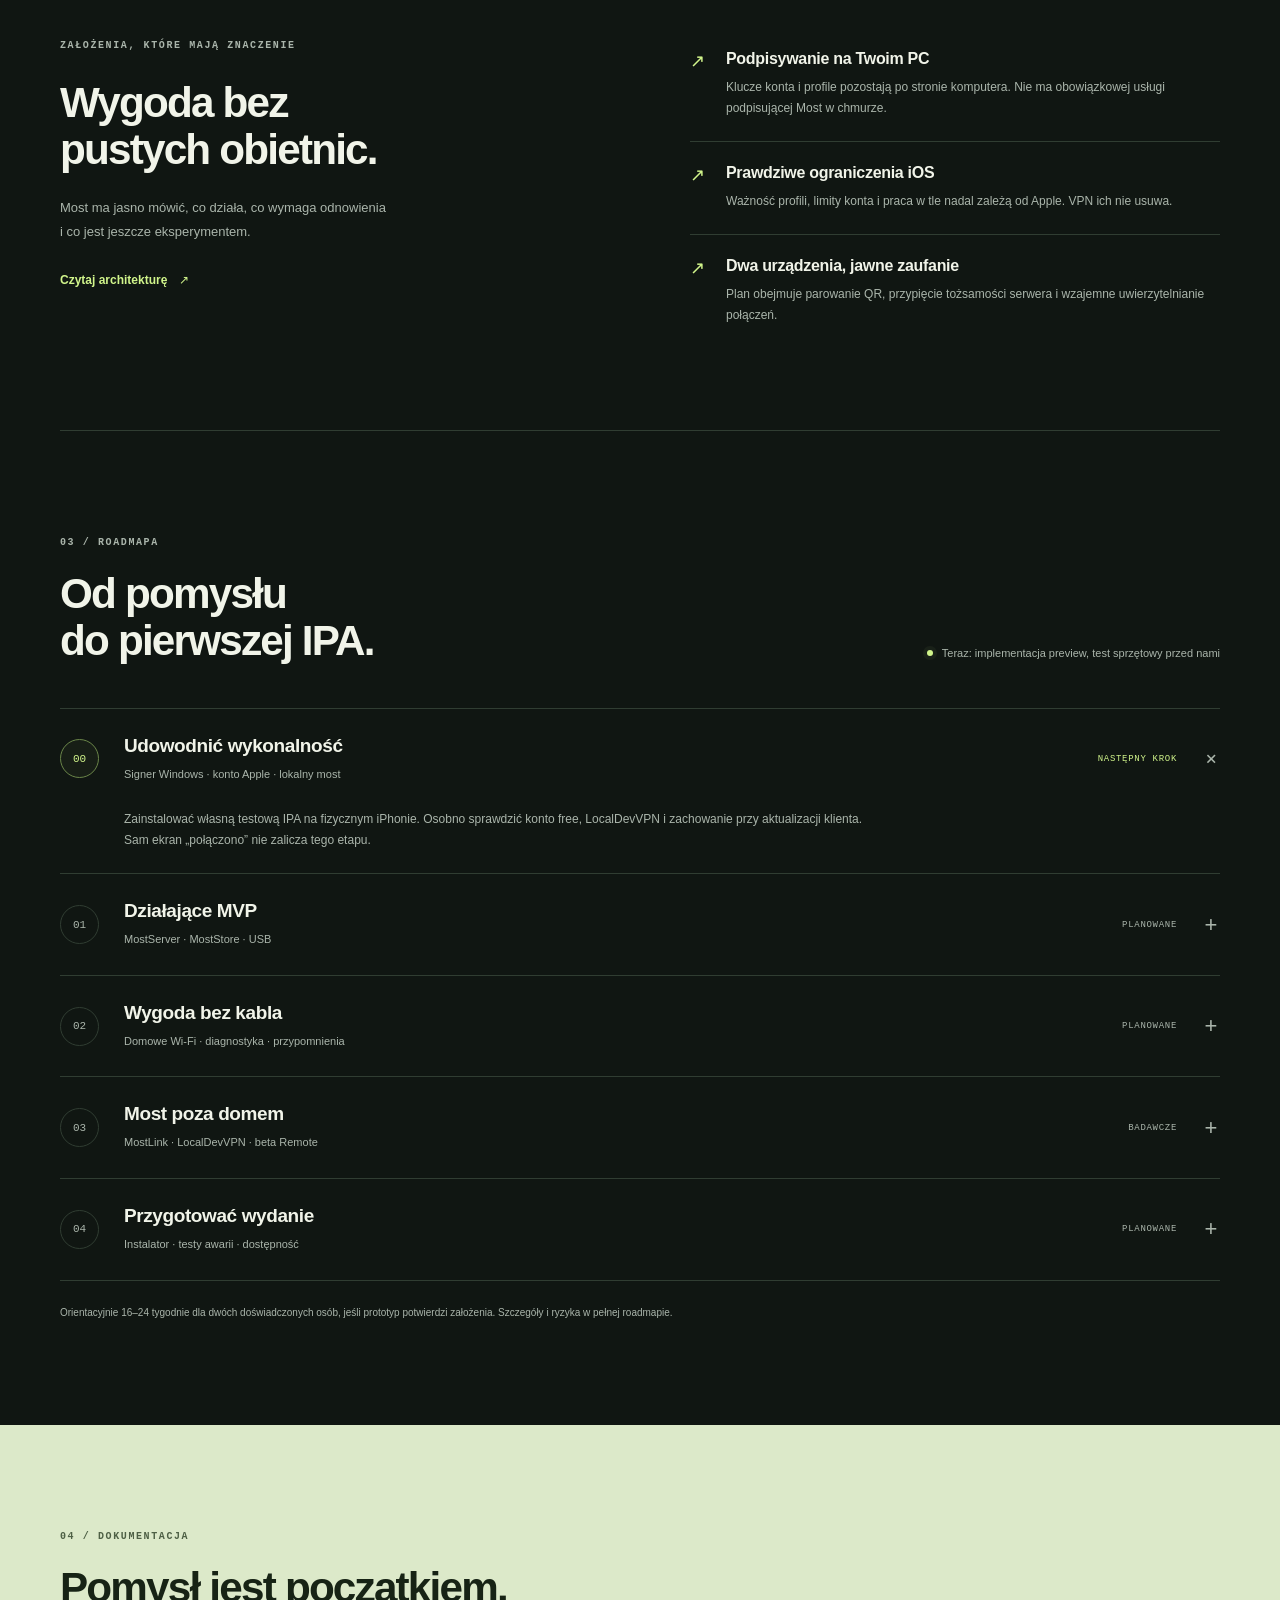
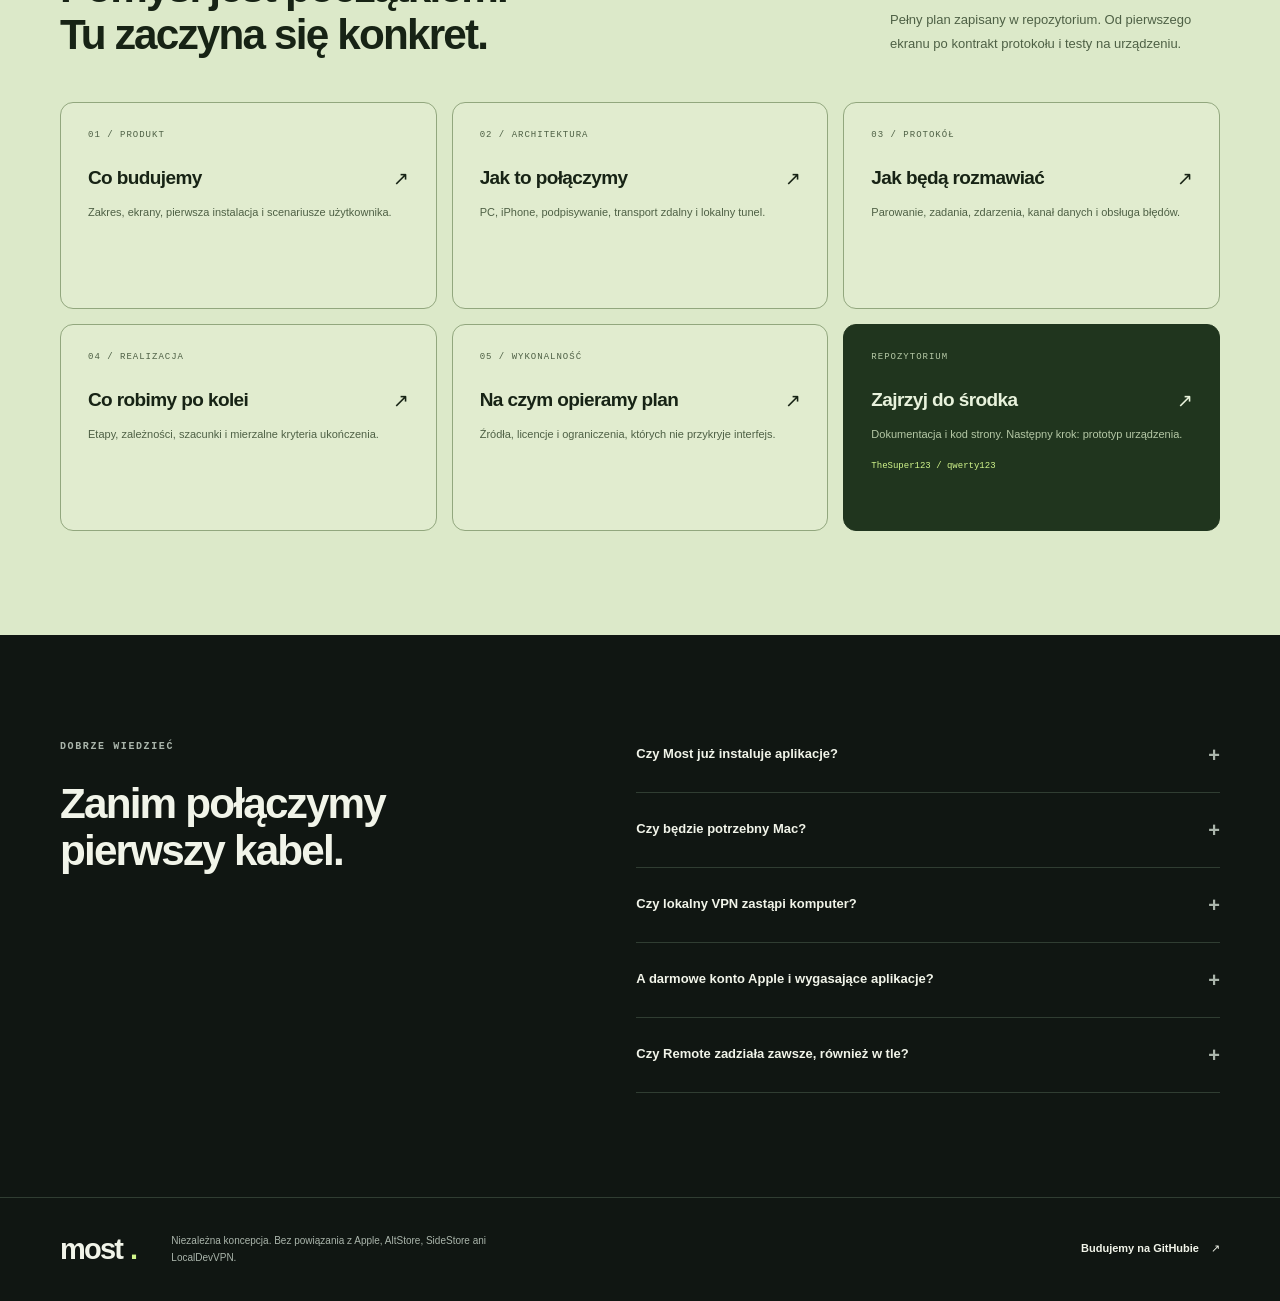
==== commit 71115c19: "Implement MostServer Windows preview and MostStore LAN client with native release builds" ====
--- a/site/index.html
+++ b/site/index.html
@@ -23,6 +23,7 @@
           <span>most<span class="brand-dot">.</span></span>
         </a>
         <nav aria-label="Nawigacja główna" class="navigation">
+          <a href="#pobierz">Pobierz</a>
           <a href="#pomysl">Pomysł</a>
           <a href="#polaczenie">Jak to działa</a>
           <a href="#roadmapa">Roadmapa</a>
@@ -35,11 +36,11 @@
     <main id="tresc">
       <section class="hero container" aria-labelledby="hero-title">
         <div class="hero-copy">
-          <p class="eyebrow"><span class="status-dot" aria-hidden="true"></span> NIEZALEŻNY PROJEKT · ETAP KONCEPCJI</p>
+          <p class="eyebrow"><span class="status-dot" aria-hidden="true"></span> MOSTSERVER + MOSTSTORE · PREVIEW 0.1.0</p>
           <h1 id="hero-title">Twój PC.<br>Twoje aplikacje.<br><span>Jeden most.</span></h1>
-          <p class="hero-description">Własny serwer na komputerze. Własny sklep na iPhonie. Plan narzędzia, które połączy je przez kabel, Wi-Fi i&nbsp;internet — na Twoich zasadach.</p>
+          <p class="hero-description">Własny serwer na komputerze i klient na iPhonie. Importuj IPA, połącz urządzenie i zleć instalację ze swojego PC. Pierwsze wydanie: USB i&nbsp;LAN.</p>
           <div class="hero-actions">
-            <a class="button button-primary" href="#plan">Odkryj pełny plan <span aria-hidden="true">↗</span></a>
+            <a class="button button-primary" href="#pobierz">Pobierz MostServer <span aria-hidden="true">↓</span></a>
             <a class="text-link" href="#polaczenie">Zobacz połączenie <span aria-hidden="true">↓</span></a>
           </div>
           <p class="hero-note">MostServer + MostStore. Bez obowiązkowego backendu Most w chmurze.</p>
@@ -68,16 +69,22 @@
             <div class="phone-tunnel"><span class="status-dot" aria-hidden="true"></span> Lokalny most iOS</div>
             <span class="phone-home" aria-hidden="true"></span>
           </div>
-          <span class="visual-footer">KONCEPCJA INTERFEJSU · NIE JEST DZIAŁAJĄCĄ APLIKACJĄ</span>
+          <span class="visual-footer">SCHEMAT PRODUKTU · REMOTE I LOCALDEVVPN W PLANIE</span>
         </div>
       </section>
 
-      <div class="container project-note"><span class="note-symbol" aria-hidden="true">i</span><p><strong>Najpierw dobry plan.</strong> Serwer i aplikacja iOS są planowane. Ta strona pokazuje architekturę, zakres i kolejne kroki — nie oferuje jeszcze instalatora.</p><a href="https://github.com/TheSuper123/qwerty123/blob/main/docs/ROADMAPA.md">Sprawdź zakres <span aria-hidden="true">↗</span></a></div>
+      <div class="container project-note"><span class="note-symbol" aria-hidden="true">i</span><p><strong>Pierwsza implementacja.</strong> MostServer i klient MostStore LAN mają kod oraz proces budowania. Test na fizycznym iPhonie pozostaje do wykonania. Remote i LocalDevVPN wymagają dalszych prac.</p><a href="https://github.com/TheSuper123/qwerty123/blob/main/docs/PROGRAM_WINDOWS.md">Instrukcja programu <span aria-hidden="true">↗</span></a></div>
+
+      <section class="section container download-section" id="pobierz" aria-labelledby="download-title">
+        <noscript>Paczki i instrukcje są również dostępne w <a href="https://github.com/TheSuper123/qwerty123/releases">wydaniach GitHub</a>.</noscript>
+        <div class="section-heading"><div><p class="eyebrow">POBIERZ / WINDOWS 11 X64</p><h2 id="download-title">Twój most.<br>Teraz na komputerze.</h2></div><p class="section-description">Wybierz przenośny ZIP albo pojedynczy EXE. Program otworzy własny panel w przeglądarce. Nie wymaga Pythona ani instalatora.</p></div>
+        <div class="download-grid"><article class="feature-card"><span class="tag tag-green" id="download-version">PREVIEW 0.1.0</span><h3>MostServer dla Windows</h3><p id="download-status" role="status">Paczki pojawią się tutaj po udanej kompilacji i testach na Windows. Odnośniki aktywują się dopiero po publikacji wydania.</p><div class="download-actions"><a id="download-zip" class="button button-primary" hidden>Pobierz ZIP ↓</a><a id="download-exe" class="button download-secondary" hidden>Pojedynczy EXE ↓</a></div><a class="text-link" href="https://github.com/TheSuper123/qwerty123/actions/workflows/program.yml">Stan kompilacji ↗</a><p class="download-note">Wymagane sterowniki urządzeń Apple. Logowanie i podpisywanie wymaga własnej lub świadomie wskazanej usługi anisette v3. Brak podpisu wydawcy Windows.</p><details class="download-checksum"><summary>Suma SHA-256 paczki ZIP</summary><code id="download-sha">Dostępna po publikacji paczki.</code></details></article><article class="feature-card"><span class="tag">IPHONE · KLIENT LAN</span><h3>MostStore</h3><p>Biblioteka na Twoim PC, import z Plików, instalacje i historia. Łączysz się kodem QR, przez HTTPS z przypiętym certyfikatem i kluczem urządzenia.</p><div class="download-actions"><a id="download-ios" class="button download-secondary" hidden>MostStore · unsigned IPA ↓</a></div><p class="download-note">IPA wymaga podpisania własnym kontem i instalacji z MostServer. Nie instaluje się bezpośrednio z Safari. Ten klient nie zawiera jeszcze relaya Remote ani integracji LocalDevVPN.</p><a class="text-link" href="https://github.com/TheSuper123/qwerty123/blob/main/docs/PROGRAM_WINDOWS.md">Pierwsze uruchomienie krok po kroku ↗</a></article></div>
+      </section>
 
       <section class="section container" id="pomysl" aria-labelledby="idea-title">
         <div class="section-heading"><div><p class="eyebrow">01 / POMYSŁ</p><h2 id="idea-title">Mały ekosystem.<br>Po Twojej stronie.</h2></div><p class="section-description">Komputer odpowiada za podpisywanie i instalację. iPhone daje wygodny dostęp do aplikacji oraz stanu połączenia.</p></div>
         <div class="feature-grid">
-          <article class="feature-card"><span class="feature-number">01</span><div class="feature-icon" aria-hidden="true">⌘</div><h3>MostServer</h3><p>Twój punkt dowodzenia na Windows. Obsługa konta Apple, profile, podpisywanie IPA i kolejka instalacji.</p><span class="tag">Windows 11 · najpierw</span></article>
+          <article class="feature-card"><span class="feature-number">01</span><div class="feature-icon" aria-hidden="true">⌘</div><h3>MostServer</h3><p>Twój punkt dowodzenia na Windows. Import IPA, konto Apple, podpisywanie i trwała historia instalacji.</p><span class="tag">Windows 11 · preview</span></article>
           <article class="feature-card"><span class="feature-number">02</span><div class="feature-icon" aria-hidden="true">▯</div><h3>MostStore</h3><p>Twoja biblioteka na iPhonie. Import IPA, terminy ważności, odnowienia i czytelny postęp każdego zadania.</p><span class="tag">iPhone · SwiftUI</span></article>
           <article class="feature-card"><span class="feature-number">03</span><div class="feature-icon" aria-hidden="true">⇄</div><h3>MostLink + Tunnel</h3><p>Plan zdalnego kanału do PC i osobnego lokalnego mostu iOS. Na początek integracja z LocalDevVPN.</p><span class="tag">Remote · etap badawczy</span></article>
         </div>
@@ -112,7 +119,7 @@
       </section>
 
       <section class="section container" id="roadmapa" aria-labelledby="roadmap-title">
-        <div class="section-heading"><div><p class="eyebrow">03 / ROADMAPA</p><h2 id="roadmap-title">Od pomysłu<br>do pierwszej IPA.</h2></div><div class="roadmap-status"><span class="status-dot" aria-hidden="true"></span> Teraz: plan i strona projektu</div></div>
+        <div class="section-heading"><div><p class="eyebrow">03 / ROADMAPA</p><h2 id="roadmap-title">Od pomysłu<br>do pierwszej IPA.</h2></div><div class="roadmap-status"><span class="status-dot" aria-hidden="true"></span> Teraz: implementacja preview, test sprzętowy przed nami</div></div>
         <div class="timeline">
           <details class="milestone" open><summary><span class="milestone-index">00</span><span class="milestone-title">Udowodnić wykonalność<small>Signer Windows · konto Apple · lokalny most</small></span><span class="milestone-status">NASTĘPNY KROK</span><span class="milestone-toggle" aria-hidden="true">+</span></summary><div class="milestone-body"><p>Zainstalować własną testową IPA na fizycznym iPhonie. Osobno sprawdzić konto free, LocalDevVPN i zachowanie przy aktualizacji klienta. Sam ekran „połączono” nie zalicza tego etapu.</p></div></details>
           <details class="milestone"><summary><span class="milestone-index">01</span><span class="milestone-title">Działające MVP<small>MostServer · MostStore · USB</small></span><span class="milestone-status">PLANOWANE</span><span class="milestone-toggle" aria-hidden="true">+</span></summary><div class="milestone-body"><p>Bootstrap MostStore z PC, bezpieczny import IPA, kolejka zadań, instalacja, odnowienie i lista terminów ważności. Sukces potwierdzony na urządzeniu.</p></div></details>
@@ -136,7 +143,7 @@
       </div></section>
 
       <section class="section container faq" aria-labelledby="faq-title"><div><p class="eyebrow">DOBRZE WIEDZIEĆ</p><h2 id="faq-title">Zanim połączymy<br>pierwszy kabel.</h2></div><div class="faq-list">
-        <details><summary>Czy Most już instaluje aplikacje?</summary><p>Nie. Obecnie gotowe są plan i ta strona. Instalator Windows, klient iOS oraz transport do urządzenia są kolejnymi etapami. Nie ma jeszcze pliku do pobrania.</p></details>
+        <details><summary>Czy Most już instaluje aplikacje?</summary><p>MostServer ma zaimplementowane podpisywanie i instalację przez usługi Apple, a MostStore zleca zadania w LAN. Preview przechodzi testy programu, ale wymaga jeszcze walidacji na fizycznym iPhonie. Stan gotowych paczek znajdziesz w sekcji Pobierz. Remote i LocalDevVPN pozostają do implementacji.</p></details>
         <details><summary>Czy będzie potrzebny Mac?</summary><p>Do używania planowanego MostServer — nie, celem jest Windows. Do zbudowania aplikacji iOS programista potrzebuje macOS i Xcode, lokalnie lub w CI.</p></details>
         <details><summary>Czy lokalny VPN zastąpi komputer?</summary><p>Nie. LocalDevVPN ma pomóc w dostępie do usług własnego iPhone’a. Podpisywanie i prowadzenie instalacji pozostają na PC. Lokalny VPN sam nie łączy telefonu z domowym komputerem.</p></details>
         <details><summary>A darmowe konto Apple i wygasające aplikacje?</summary><p>Projekt zakłada osobną ścieżkę Personal Team, wymagającą weryfikacji w prototypie. Typowe profile wygasają po 7 dniach, obowiązują limity aplikacji i App ID. Most nie usuwa tych ograniczeń; ma ułatwić odnowienia.</p></details>
--- a/site/styles.css
+++ b/site/styles.css
@@ -355,3 +355,4 @@
   html { scroll-behavior: auto; }
   *, *::before, *::after { transition: none !important; animation: none !important; }
 }
+.download-grid{display:grid;grid-template-columns:1.2fr 1fr;gap:18px}.download-grid h3{font-size:25px;letter-spacing:-.7px;margin:24px 0 16px}.download-grid .feature-card>p{min-height:0;font-size:13px}.download-actions{display:flex;flex-wrap:wrap;gap:12px;margin-bottom:23px}.download-secondary{border:1px solid #7b9260;color:var(--text)}.download-grid .feature-card>.download-note{font-size:11px;color:var(--muted);margin:22px 0}.download-checksum{border-top:1px solid var(--line);padding-top:16px;color:var(--muted);font-size:11px}.download-checksum summary{line-height:1.8}.download-checksum code{display:block;overflow-wrap:anywhere;line-height:1.8;margin-top:12px;color:var(--accent)}[hidden]{display:none!important}@media(max-width:800px){.download-grid{grid-template-columns:1fr}}@media(max-width:520px){.navigation a[href="#pomysl"]{display:none}.download-grid .feature-card>p{font-size:12px}}
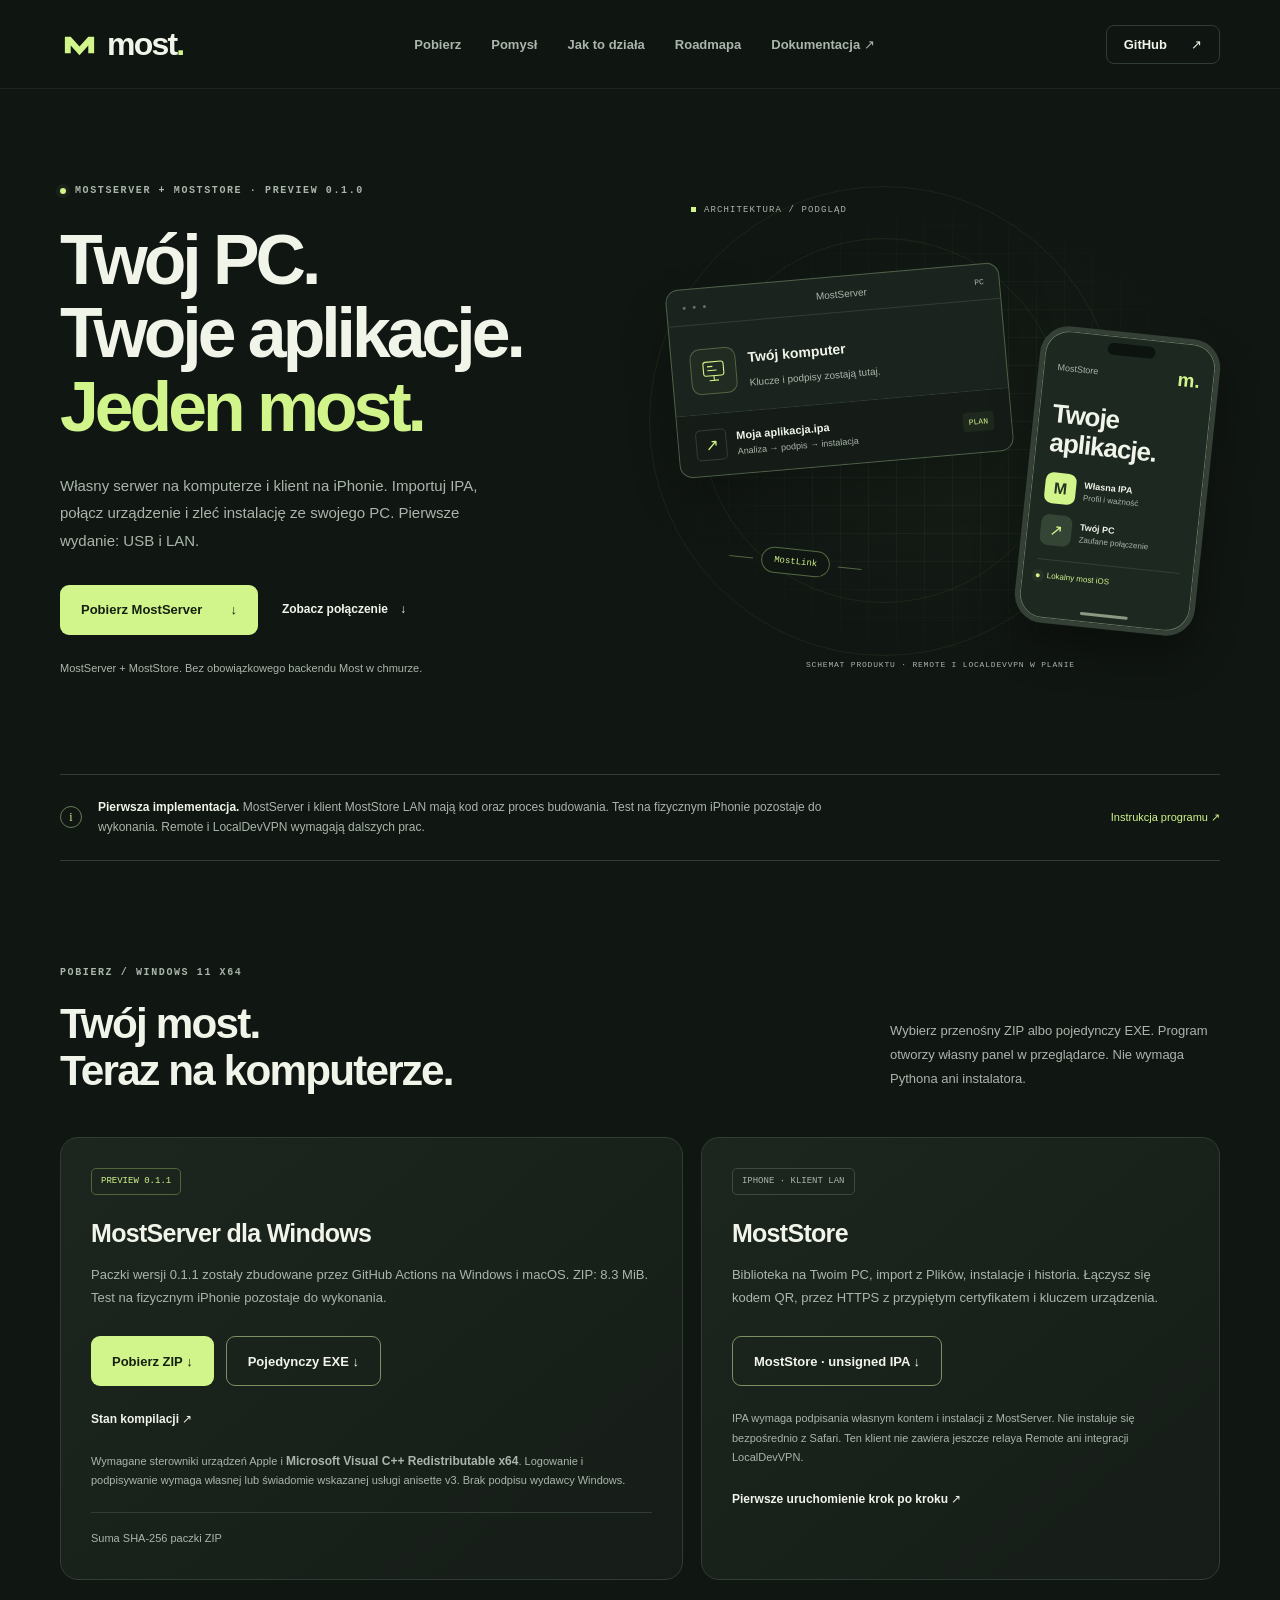
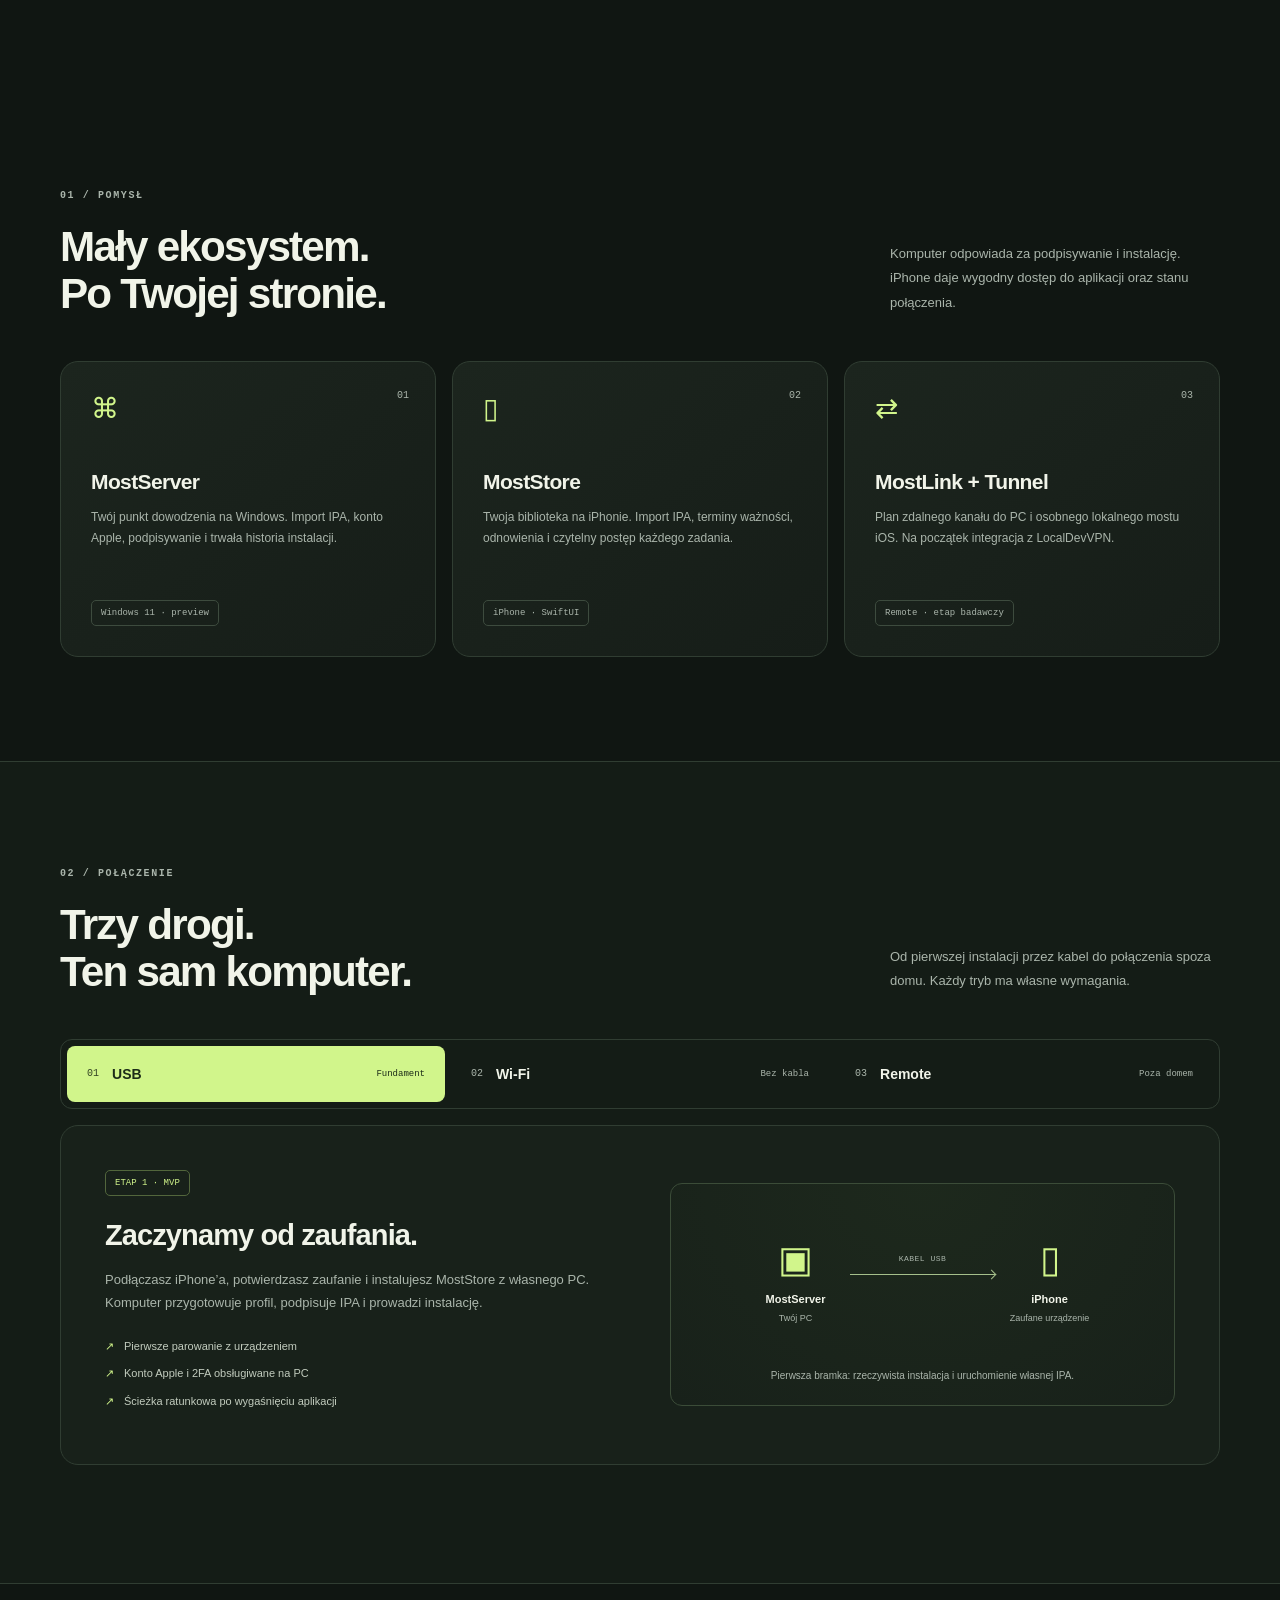
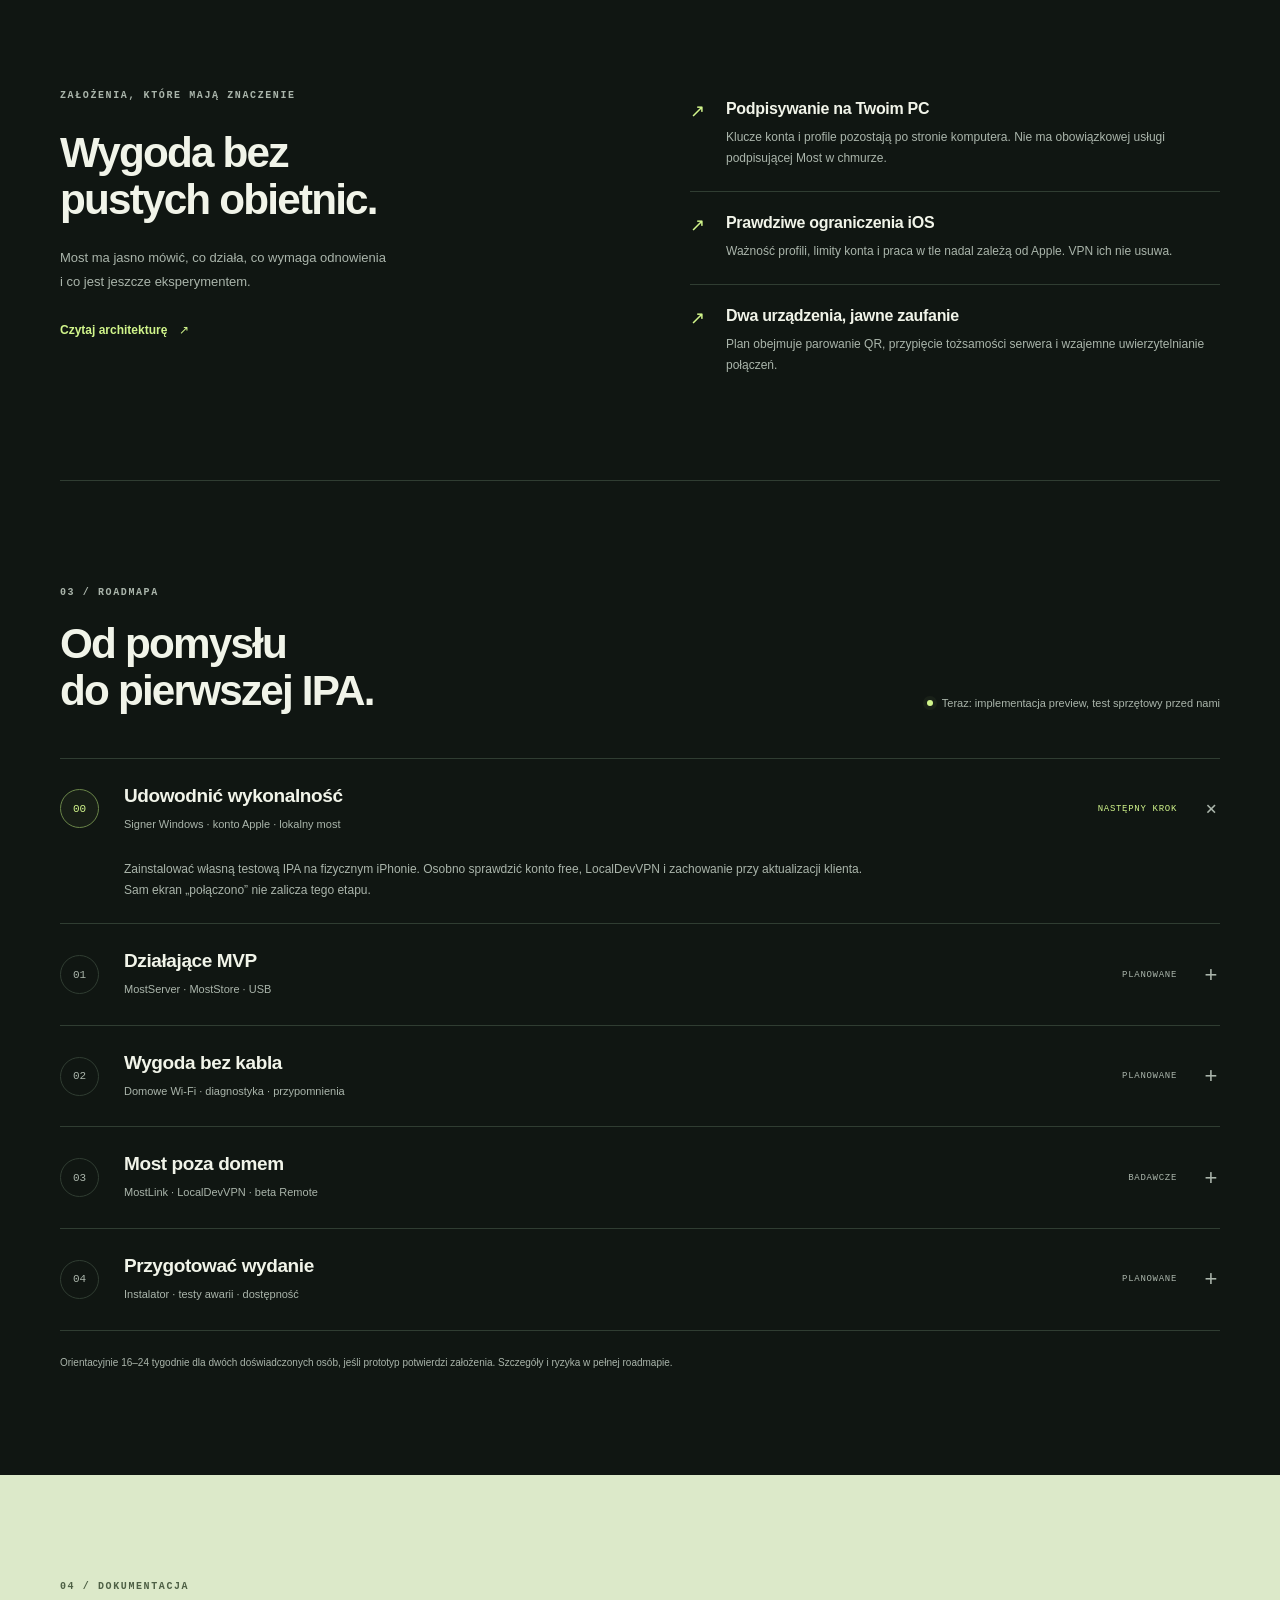
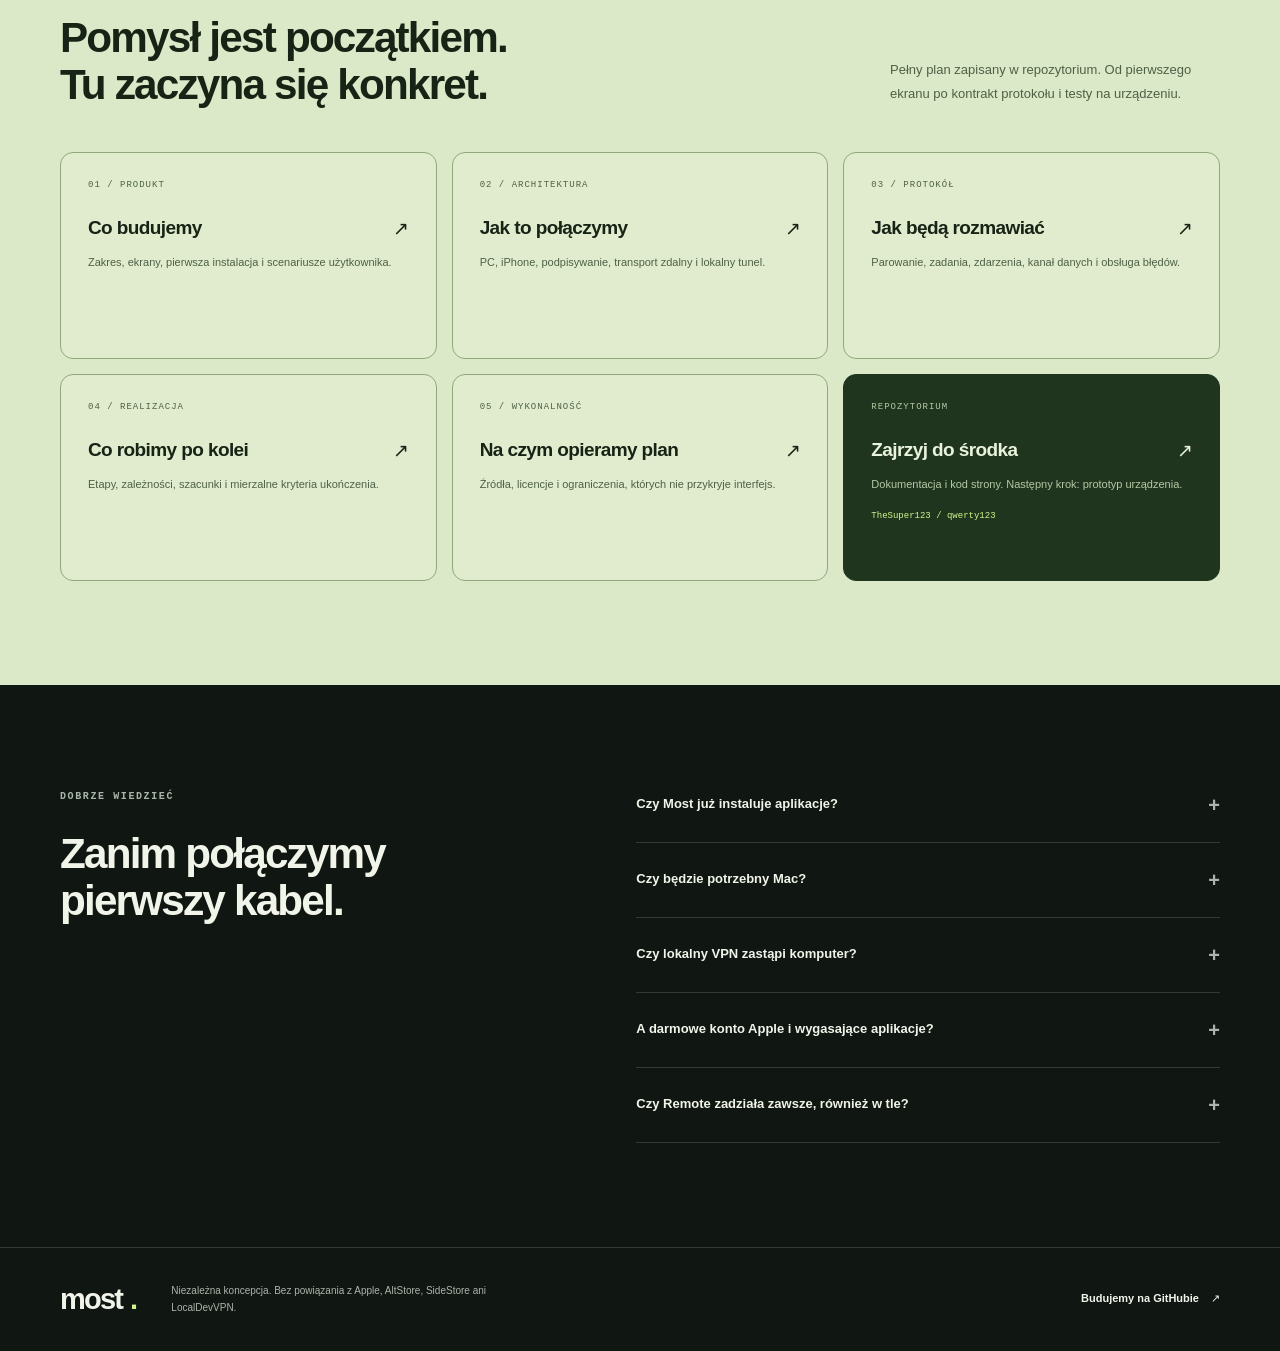
==== commit de3ba1c9: "Document Windows runtime prerequisite on downloads page" ====
--- a/site/index.html
+++ b/site/index.html
@@ -78,7 +78,7 @@
       <section class="section container download-section" id="pobierz" aria-labelledby="download-title">
         <noscript>Paczki i instrukcje są również dostępne w <a href="https://github.com/TheSuper123/qwerty123/releases">wydaniach GitHub</a>.</noscript>
         <div class="section-heading"><div><p class="eyebrow">POBIERZ / WINDOWS 11 X64</p><h2 id="download-title">Twój most.<br>Teraz na komputerze.</h2></div><p class="section-description">Wybierz przenośny ZIP albo pojedynczy EXE. Program otworzy własny panel w przeglądarce. Nie wymaga Pythona ani instalatora.</p></div>
-        <div class="download-grid"><article class="feature-card"><span class="tag tag-green" id="download-version">PREVIEW 0.1.0</span><h3>MostServer dla Windows</h3><p id="download-status" role="status">Paczki pojawią się tutaj po udanej kompilacji i testach na Windows. Odnośniki aktywują się dopiero po publikacji wydania.</p><div class="download-actions"><a id="download-zip" class="button button-primary" hidden>Pobierz ZIP ↓</a><a id="download-exe" class="button download-secondary" hidden>Pojedynczy EXE ↓</a></div><a class="text-link" href="https://github.com/TheSuper123/qwerty123/actions/workflows/program.yml">Stan kompilacji ↗</a><p class="download-note">Wymagane sterowniki urządzeń Apple. Logowanie i podpisywanie wymaga własnej lub świadomie wskazanej usługi anisette v3. Brak podpisu wydawcy Windows.</p><details class="download-checksum"><summary>Suma SHA-256 paczki ZIP</summary><code id="download-sha">Dostępna po publikacji paczki.</code></details></article><article class="feature-card"><span class="tag">IPHONE · KLIENT LAN</span><h3>MostStore</h3><p>Biblioteka na Twoim PC, import z Plików, instalacje i historia. Łączysz się kodem QR, przez HTTPS z przypiętym certyfikatem i kluczem urządzenia.</p><div class="download-actions"><a id="download-ios" class="button download-secondary" hidden>MostStore · unsigned IPA ↓</a></div><p class="download-note">IPA wymaga podpisania własnym kontem i instalacji z MostServer. Nie instaluje się bezpośrednio z Safari. Ten klient nie zawiera jeszcze relaya Remote ani integracji LocalDevVPN.</p><a class="text-link" href="https://github.com/TheSuper123/qwerty123/blob/main/docs/PROGRAM_WINDOWS.md">Pierwsze uruchomienie krok po kroku ↗</a></article></div>
+        <div class="download-grid"><article class="feature-card"><span class="tag tag-green" id="download-version">PREVIEW 0.1.1</span><h3>MostServer dla Windows</h3><p id="download-status" role="status">Paczki pojawią się tutaj po udanej kompilacji i testach na Windows. Odnośniki aktywują się dopiero po publikacji wydania.</p><div class="download-actions"><a id="download-zip" class="button button-primary" hidden>Pobierz ZIP ↓</a><a id="download-exe" class="button download-secondary" hidden>Pojedynczy EXE ↓</a></div><a class="text-link" href="https://github.com/TheSuper123/qwerty123/actions/workflows/program.yml">Stan kompilacji ↗</a><p class="download-note">Wymagane sterowniki urządzeń Apple i <a class="text-link" href="https://aka.ms/vs/17/release/vc_redist.x64.exe">Microsoft Visual C++ Redistributable x64</a>. Logowanie i podpisywanie wymaga własnej lub świadomie wskazanej usługi anisette v3. Brak podpisu wydawcy Windows.</p><details class="download-checksum"><summary>Suma SHA-256 paczki ZIP</summary><code id="download-sha">Dostępna po publikacji paczki.</code></details></article><article class="feature-card"><span class="tag">IPHONE · KLIENT LAN</span><h3>MostStore</h3><p>Biblioteka na Twoim PC, import z Plików, instalacje i historia. Łączysz się kodem QR, przez HTTPS z przypiętym certyfikatem i kluczem urządzenia.</p><div class="download-actions"><a id="download-ios" class="button download-secondary" hidden>MostStore · unsigned IPA ↓</a></div><p class="download-note">IPA wymaga podpisania własnym kontem i instalacji z MostServer. Nie instaluje się bezpośrednio z Safari. Ten klient nie zawiera jeszcze relaya Remote ani integracji LocalDevVPN.</p><a class="text-link" href="https://github.com/TheSuper123/qwerty123/blob/main/docs/PROGRAM_WINDOWS.md">Pierwsze uruchomienie krok po kroku ↗</a></article></div>
       </section>
 
       <section class="section container" id="pomysl" aria-labelledby="idea-title">
